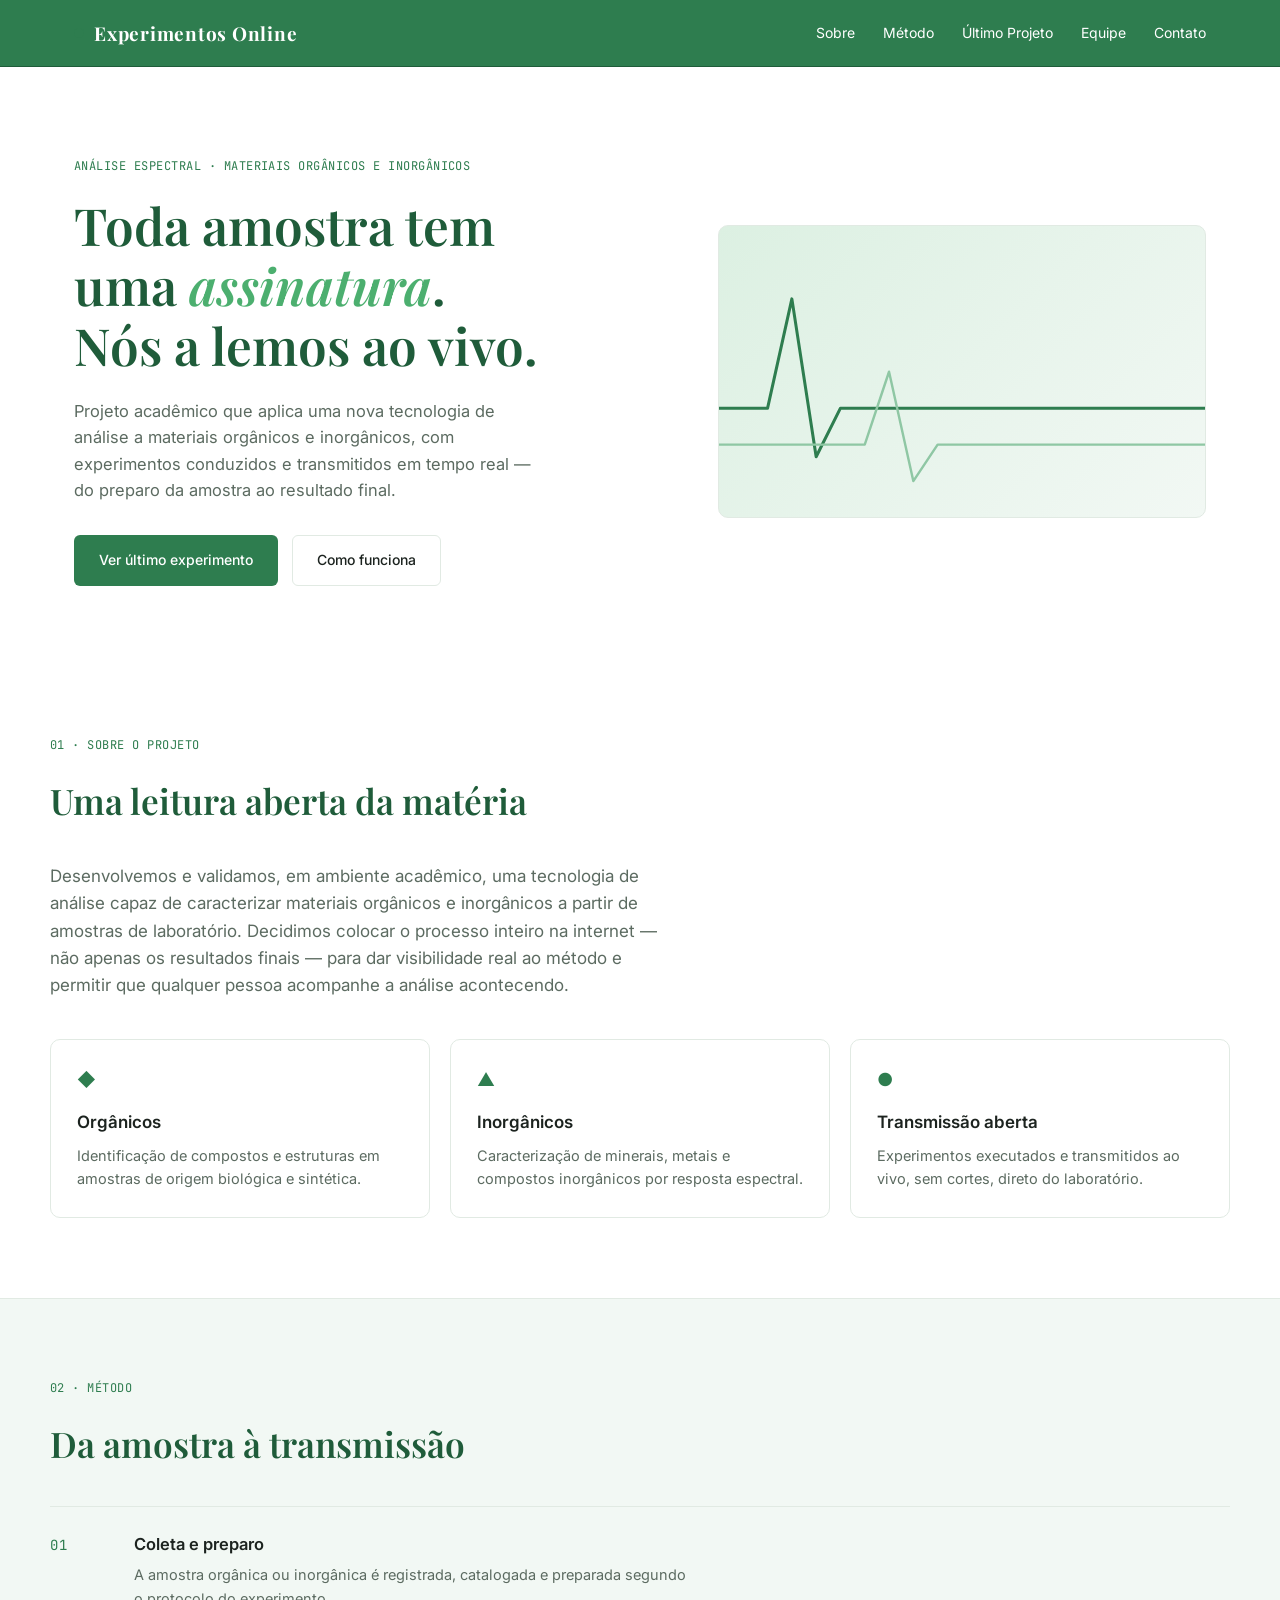
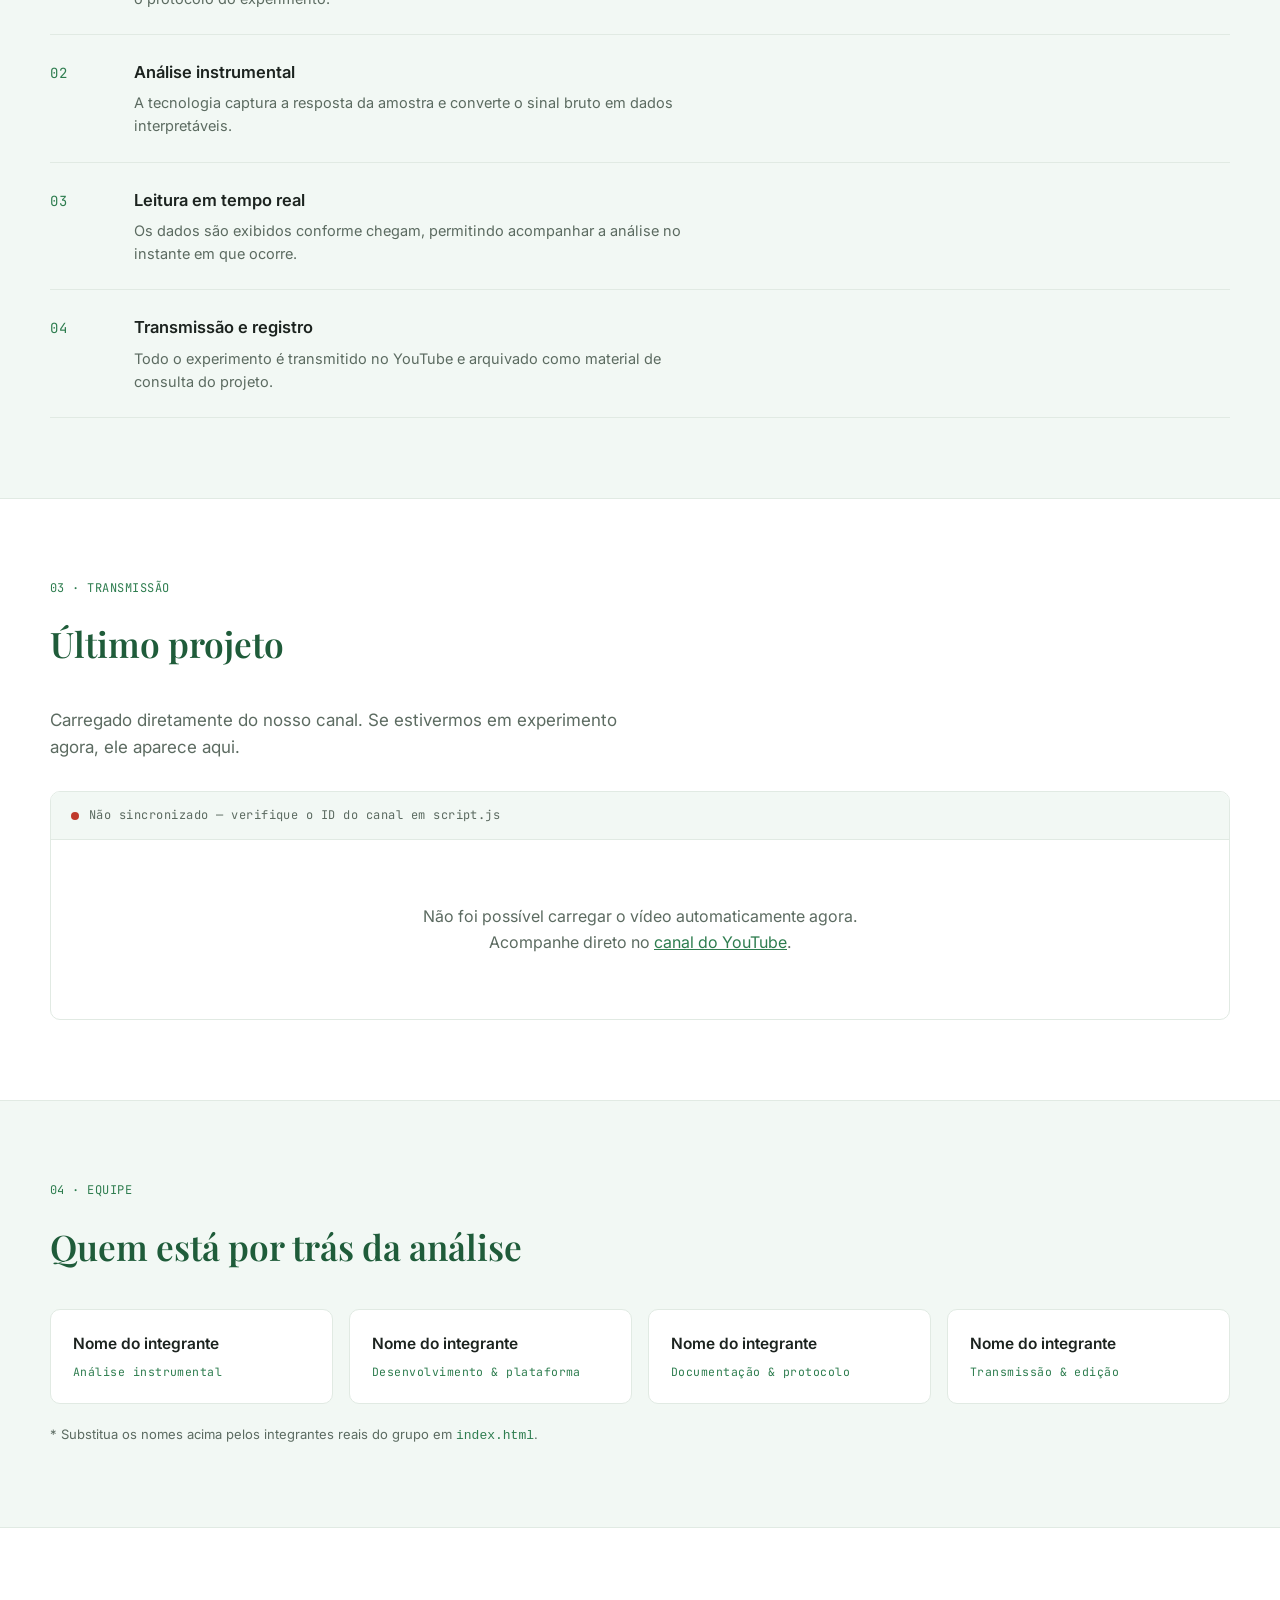
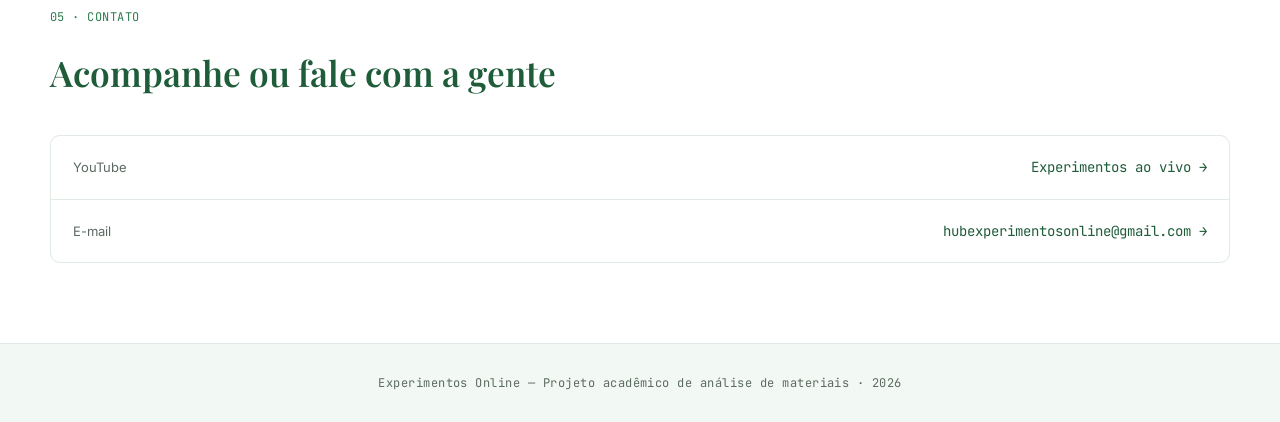
==== index.html @ 32a44d6d "Atualizações e Revisões" ====
<!DOCTYPE html>
<html lang="pt-BR">
<head>
<meta charset="UTF-8">
<meta name="viewport" content="width=device-width, initial-scale=1.0">
<title>Experimentos Online · Análise de Materiais Orgânicos e Inorgânicos</title>
<meta name="description" content="Plataforma de análise de materiais orgânicos e inorgânicos com experimentos transmitidos ao vivo.">
<link rel="preconnect" href="https://fonts.googleapis.com">
<link rel="preconnect" href="https://fonts.gstatic.com" crossorigin>
<link href="https://fonts.googleapis.com/css2?family=Playfair+Display:wght@500;600;700&family=Inter:wght@400;500;600&family=JetBrains+Mono:wght@400;500&display=swap" rel="stylesheet">
<link rel="stylesheet" href="css/style.css">
</head>
<body>

<header class="site-header" id="topo">
  <div class="header-inner">
    <a class="brand" href="#topo">
      <span class="brand-mark" aria-hidden="true"></span>
      <span class="brand-text">Experimentos Online</span>
    </a>
    <nav class="nav" id="nav">
      <a href="#sobre">Sobre</a>
      <a href="#metodo">Método</a>
      <a href="#ultimo-projeto">Último Projeto</a>
      <a href="#equipe">Equipe</a>
      <a href="#contato">Contato</a>
    </nav>
    <button class="nav-toggle" id="navToggle" aria-label="Abrir menu" aria-expanded="false" aria-controls="nav">
      <span></span><span></span><span></span>
    </button>
  </div>
</header>

<main>

  <!-- HERO -->
  <section class="hero">
    <div class="hero-inner">
      <p class="eyebrow mono">ANÁLISE ESPECTRAL · MATERIAIS ORGÂNICOS E INORGÂNICOS</p>
      <h1 class="hero-title">
        Toda amostra tem<br>
        uma <span class="highlight">assinatura</span>.<br>
        Nós a lemos ao vivo.
      </h1>
      <p class="hero-sub">
        Projeto acadêmico que aplica uma nova tecnologia de análise a materiais orgânicos e inorgânicos,
        com experimentos conduzidos e transmitidos em tempo real — do preparo da amostra ao resultado final.
      </p>
      <div class="hero-actions">
        <a href="#ultimo-projeto" class="btn btn-primary">Ver último experimento</a>
        <a href="#metodo" class="btn btn-ghost">Como funciona</a>
      </div>
    </div>

    <div class="hero-visual" aria-hidden="true">
      <svg class="wave-svg" viewBox="0 0 400 240" preserveAspectRatio="none">
        <polyline points="0,150 40,150 60,60 80,190 100,150 400,150"
          fill="none" stroke="#2E7D4F" stroke-width="2.5" stroke-linejoin="round" stroke-linecap="round"/>
        <polyline points="0,180 120,180 140,120 160,210 180,180 400,180"
          fill="none" stroke="#8FC7A4" stroke-width="2" stroke-linejoin="round" stroke-linecap="round"/>
      </svg>
    </div>
  </section>

  <!-- SOBRE -->
  <section class="section" id="sobre">
    <div class="section-inner">
      <p class="eyebrow mono">01 · SOBRE O PROJETO</p>
      <h2 class="section-title">Uma leitura aberta da matéria</h2>
      <div class="about-grid">
        <p class="lead">
          Desenvolvemos e validamos, em ambiente acadêmico, uma tecnologia de análise capaz de
          caracterizar materiais orgânicos e inorgânicos a partir de amostras de laboratório.
          Decidimos colocar o processo inteiro na internet — não apenas os resultados finais — para
          dar visibilidade real ao método e permitir que qualquer pessoa acompanhe a análise
          acontecendo.
        </p>
        <div class="about-cards">
          <div class="about-card">
            <span class="about-card-icon" aria-hidden="true">◆</span>
            <h3>Orgânicos</h3>
            <p>Identificação de compostos e estruturas em amostras de origem biológica e sintética.</p>
          </div>
          <div class="about-card">
            <span class="about-card-icon" aria-hidden="true">▲</span>
            <h3>Inorgânicos</h3>
            <p>Caracterização de minerais, metais e compostos inorgânicos por resposta espectral.</p>
          </div>
          <div class="about-card">
            <span class="about-card-icon" aria-hidden="true">●</span>
            <h3>Transmissão aberta</h3>
            <p>Experimentos executados e transmitidos ao vivo, sem cortes, direto do laboratório.</p>
          </div>
        </div>
      </div>
    </div>
  </section>

  <!-- MÉTODO -->
  <section class="section section-alt" id="metodo">
    <div class="section-inner">
      <p class="eyebrow mono">02 · MÉTODO</p>
      <h2 class="section-title">Da amostra à transmissão</h2>
      <ol class="pipeline">
        <li class="pipeline-step">
          <span class="pipeline-index mono">01</span>
          <div>
            <h3>Coleta e preparo</h3>
            <p>A amostra orgânica ou inorgânica é registrada, catalogada e preparada segundo o protocolo do experimento.</p>
          </div>
        </li>
        <li class="pipeline-step">
          <span class="pipeline-index mono">02</span>
          <div>
            <h3>Análise instrumental</h3>
            <p>A tecnologia captura a resposta da amostra e converte o sinal bruto em dados interpretáveis.</p>
          </div>
        </li>
        <li class="pipeline-step">
          <span class="pipeline-index mono">03</span>
          <div>
            <h3>Leitura em tempo real</h3>
            <p>Os dados são exibidos conforme chegam, permitindo acompanhar a análise no instante em que ocorre.</p>
          </div>
        </li>
        <li class="pipeline-step">
          <span class="pipeline-index mono">04</span>
          <div>
            <h3>Transmissão e registro</h3>
            <p>Todo o experimento é transmitido no YouTube e arquivado como material de consulta do projeto.</p>
          </div>
        </li>
      </ol>
    </div>
  </section>

  <!-- ÚLTIMO PROJETO -->
  <section class="section" id="ultimo-projeto">
    <div class="section-inner">
      <p class="eyebrow mono">03 · TRANSMISSÃO</p>
      <h2 class="section-title">Último projeto</h2>
      <p class="lead lead-tight">
        Carregado diretamente do nosso canal. Se estivermos em experimento agora, ele aparece aqui.
      </p>

      <div class="broadcast-panel" id="ultimoProjeto">
        <div class="broadcast-status mono" id="broadcastStatus">
          <span class="status-dot" aria-hidden="true"></span>
          <span id="statusText">Sincronizando com o canal…</span>
        </div>
        <div class="broadcast-body" id="broadcastBody">
          <div class="broadcast-skeleton" aria-hidden="true"></div>
        </div>
      </div>
    </div>
  </section>

  <!-- EQUIPE -->
  <section class="section section-alt" id="equipe">
    <div class="section-inner">
      <p class="eyebrow mono">04 · EQUIPE</p>
      <h2 class="section-title">Quem está por trás da análise</h2>
      <div class="team-grid">
        <div class="team-card">
          <h3>Nome do integrante</h3>
          <p class="mono team-role">Análise instrumental</p>
        </div>
        <div class="team-card">
          <h3>Nome do integrante</h3>
          <p class="mono team-role">Desenvolvimento &amp; plataforma</p>
        </div>
        <div class="team-card">
          <h3>Nome do integrante</h3>
          <p class="mono team-role">Documentação &amp; protocolo</p>
        </div>
        <div class="team-card">
          <h3>Nome do integrante</h3>
          <p class="mono team-role">Transmissão &amp; edição</p>
        </div>
      </div>
      <p class="team-note">* Substitua os nomes acima pelos integrantes reais do grupo em <code>index.html</code>.</p>
    </div>
  </section>

  <!-- CONTATO -->
  <section class="section" id="contato">
    <div class="section-inner contact-inner">
      <p class="eyebrow mono">05 · CONTATO</p>
      <h2 class="section-title">Acompanhe ou fale com a gente</h2>
      <div class="contact-links">
        <a class="contact-link" href="https://www.youtube.com/@HubExperimentosOnline" target="_blank" rel="noopener">
          <span class="contact-link-label">YouTube</span>
          <span class="contact-link-value">Experimentos ao vivo →</span>
        </a>
        <a class="contact-link" href="mailto:hubexperimentosonline@gmail.com">
          <span class="contact-link-label">E-mail</span>
          <span class="contact-link-value">hubexperimentosonline@gmail.com →</span>
        </a>
      </div>
    </div>
  </section>

</main>

<footer class="site-footer">
  <p class="mono">Experimentos Online — Projeto acadêmico de análise de materiais · <span id="anoAtual"></span></p>
</footer>

<script src="js/script.js"></script>
</body>
</html>
---- css/style.css ----
/* ==========================================================================
   ESPECTRA — tokens de design
   Paleta: fundo branco, verde como cor de identidade, tipografia serifada
   ========================================================================== */
:root {
  --bg: #FFFFFF;
  --bg-soft: #F2F8F4;
  --panel: #FFFFFF;
  --line: #E1EAE3;
  --text: #1C231F;
  --text-muted: #5C6B61;

  --green-900: #1F5C3A;
  --green-700: #2E7D4F;
  --green-500: #4CAF6F;
  --green-100: #DCF0E2;

  --warn: #C97A22;
  --error: #C0392B;

  --font-display: 'Playfair Display', 'Georgia', serif;
  --font-body: 'Inter', sans-serif;
  --font-mono: 'JetBrains Mono', monospace;

  --max-width: 1180px;
  --radius: 10px;
}

*, *::before, *::after { box-sizing: border-box; }
html { scroll-behavior: smooth; }
@media (prefers-reduced-motion: reduce) {
  html { scroll-behavior: auto; }
  *, *::before, *::after { animation-duration: 0.001ms !important; animation-iteration-count: 1 !important; transition-duration: 0.001ms !important; }
}

body {
  margin: 0;
  background: var(--bg);
  color: var(--text);
  font-family: var(--font-body);
  line-height: 1.6;
  -webkit-font-smoothing: antialiased;
}

h1, h2, h3 { font-family: var(--font-display); margin: 0; font-weight: 600; }
p { margin: 0; }
a { color: inherit; text-decoration: none; }
.mono { font-family: var(--font-mono); letter-spacing: 0.04em; }

/* ---------- header ---------- */
.site-header {
  position: sticky;
  top: 0;
  z-index: 50;
  background: var(--green-700);
  border-bottom: 1px solid var(--green-900);
}
.header-inner {
  max-width: var(--max-width);
  margin: 0 auto;
  padding: 18px 24px;
  display: flex;
  align-items: center;
  justify-content: space-between;
}
.brand { display: flex; align-items: center; gap: 10px; }
.brand-mark {
  width: 10px; height: 10px;
  background: var(--green-700);
  border-radius: 50%;
  display: inline-block;
}
.brand-text {
  font-family: var(--font-display);
  font-weight: 700;
  letter-spacing: 0.04em;
  font-size: 19px;
  color: #FFFFFF;
}
.nav { display: flex; gap: 28px; }
.nav a {
  font-size: 14px;
  color: #FFFFFF;
  transition: color 0.2s ease;
}
.nav a:hover, .nav a:focus-visible { color: var(--green-100); }

.nav-toggle {
  display: none;
  flex-direction: column;
  gap: 5px;
  background: none;
  border: none;
  cursor: pointer;
  padding: 6px;
}
.nav-toggle span {
  width: 22px; height: 2px;
  background: #FFFFFF;
  display: block;
}

/* ---------- hero ---------- */
.hero {
  position: relative;
  max-width: var(--max-width);
  margin: 0 auto;
  padding: 90px 24px 70px;
  display: grid;
  grid-template-columns: 1.1fr 0.9fr;
  gap: 48px;
  align-items: center;
}
.hero-inner { max-width: 560px; }
.eyebrow {
  color: var(--green-700);
  font-size: 12px;
  text-transform: uppercase;
  margin-bottom: 18px;
  display: block;
}
.hero-title {
  font-size: clamp(2.1rem, 4.4vw, 3.2rem);
  font-weight: 600;
  line-height: 1.18;
  color: var(--green-900);
}
.hero-title .highlight { color: var(--green-500); font-style: italic; }
.hero-sub {
  margin-top: 22px;
  font-size: 16.5px;
  color: var(--text-muted);
  max-width: 480px;
}
.hero-actions { margin-top: 32px; display: flex; gap: 14px; flex-wrap: wrap; }

.btn {
  display: inline-flex;
  align-items: center;
  padding: 13px 24px;
  border-radius: 6px;
  font-size: 14px;
  font-weight: 500;
  border: 1px solid transparent;
  transition: transform 0.15s ease, border-color 0.15s ease, background 0.15s ease;
}
.btn:hover { transform: translateY(-1px); }
.btn-primary {
  background: var(--green-700);
  color: #FFFFFF;
}
.btn-primary:hover { background: var(--green-900); }
.btn-ghost {
  border-color: var(--line);
  color: var(--text);
  background: #FFFFFF;
}
.btn-ghost:hover { border-color: var(--green-700); color: var(--green-700); }

/* elemento visual do hero — bloco verde suave com traço de vibração */
.hero-visual {
  position: relative;
  border-radius: var(--radius);
  background: linear-gradient(135deg, var(--green-100), var(--bg-soft));
  border: 1px solid var(--line);
  min-height: 280px;
  overflow: hidden;
  display: flex;
  align-items: center;
}
.wave-svg { width: 100%; height: auto; display: block; }

/* ---------- sections ---------- */
.section { padding: 80px 24px; }
.section-alt { background: var(--bg-soft); border-top: 1px solid var(--line); border-bottom: 1px solid var(--line); }
.section-inner { max-width: var(--max-width); margin: 0 auto; }
.section-title {
  font-size: clamp(1.7rem, 2.8vw, 2.2rem);
  font-weight: 600;
  margin-top: 10px;
  margin-bottom: 34px;
  max-width: 620px;
  color: var(--green-900);
}
.lead { font-size: 17px; color: var(--text-muted); max-width: 620px; }
.lead-tight { margin-bottom: 30px; }

/* sobre */
.about-grid { display: grid; gap: 40px; }
.about-cards { display: grid; grid-template-columns: repeat(3, 1fr); gap: 20px; }
.about-card {
  background: #FFFFFF;
  border: 1px solid var(--line);
  border-radius: var(--radius);
  padding: 26px;
}
.about-card-icon { color: var(--green-700); font-size: 18px; }
.about-card h3 { margin: 14px 0 8px; font-size: 17px; color: var(--text); font-family: var(--font-body); font-weight: 600; }
.about-card p { color: var(--text-muted); font-size: 14.5px; }

/* método / pipeline */
.pipeline { list-style: none; margin: 0; padding: 0; display: grid; gap: 0; }
.pipeline-step {
  display: grid;
  grid-template-columns: 64px 1fr;
  gap: 20px;
  padding: 24px 0;
  border-top: 1px solid var(--line);
}
.pipeline-step:last-child { border-bottom: 1px solid var(--line); }
.pipeline-index { color: var(--green-700); font-size: 14px; padding-top: 3px; }
.pipeline-step h3 { font-size: 16.5px; margin-bottom: 6px; color: var(--text); font-family: var(--font-body); font-weight: 600; }
.pipeline-step p { color: var(--text-muted); font-size: 14.5px; max-width: 560px; }

/* último projeto / broadcast */
.broadcast-panel {
  background: #FFFFFF;
  border: 1px solid var(--line);
  border-radius: var(--radius);
  overflow: hidden;
}
.broadcast-status {
  display: flex;
  align-items: center;
  gap: 10px;
  padding: 14px 20px;
  font-size: 12px;
  color: var(--text-muted);
  border-bottom: 1px solid var(--line);
  background: var(--bg-soft);
}
.status-dot {
  width: 8px; height: 8px;
  border-radius: 50%;
  background: var(--text-muted);
}
.status-dot.is-live { background: var(--warn); box-shadow: 0 0 0 0 rgba(201,122,34,0.5); animation: pulse 1.8s infinite; }
.status-dot.is-ok { background: var(--green-700); }
.status-dot.is-error { background: var(--error); }
@keyframes pulse {
  0% { box-shadow: 0 0 0 0 rgba(201,122,34,0.45); }
  70% { box-shadow: 0 0 0 8px rgba(201,122,34,0); }
  100% { box-shadow: 0 0 0 0 rgba(201,122,34,0); }
}

.broadcast-body { padding: 24px; }
.broadcast-skeleton {
  height: 320px;
  border-radius: 8px;
  background: linear-gradient(90deg, var(--bg-soft) 25%, var(--line) 50%, var(--bg-soft) 75%);
  background-size: 400% 100%;
  animation: shimmer 1.6s infinite;
}
@keyframes shimmer {
  0% { background-position: 100% 0; }
  100% { background-position: -100% 0; }
}

.video-wrap {
  position: relative;
  width: 100%;
  padding-top: 56.25%;
  border-radius: 8px;
  overflow: hidden;
  background: #000;
}
.video-wrap iframe {
  position: absolute; inset: 0;
  width: 100%; height: 100%;
  border: 0;
}
.video-meta { margin-top: 18px; display: flex; flex-direction: column; gap: 8px; }
.video-title { font-size: 18px; font-weight: 600; font-family: var(--font-display); color: var(--green-900); }
.video-date { color: var(--text-muted); font-size: 13px; }
.video-fallback {
  padding: 40px 20px;
  text-align: center;
  color: var(--text-muted);
}
.video-fallback a { color: var(--green-700); text-decoration: underline; }

/* equipe */
.team-grid { display: grid; grid-template-columns: repeat(4, 1fr); gap: 16px; }
.team-card {
  background: #FFFFFF;
  border: 1px solid var(--line);
  border-radius: var(--radius);
  padding: 22px;
}
.team-card h3 { font-size: 15.5px; margin-bottom: 6px; color: var(--text); font-family: var(--font-body); font-weight: 600; }
.team-role { color: var(--green-700); font-size: 11.5px; }
.team-note { margin-top: 20px; color: var(--text-muted); font-size: 13px; }
.team-note code { color: var(--green-700); }

/* contato */
.contact-inner { text-align: left; }
.contact-links { display: grid; gap: 1px; background: var(--line); border: 1px solid var(--line); border-radius: var(--radius); overflow: hidden; }
.contact-link {
  display: flex;
  justify-content: space-between;
  align-items: center;
  padding: 20px 22px;
  background: #FFFFFF;
  transition: background 0.15s ease;
}
.contact-link:hover { background: var(--bg-soft); }
.contact-link-label { color: var(--text-muted); font-size: 13px; }
.contact-link-value { font-family: var(--font-mono); font-size: 14px; color: var(--green-900); }

/* footer */
.site-footer {
  padding: 30px 24px;
  text-align: center;
  color: var(--text-muted);
  font-size: 12px;
  border-top: 1px solid var(--line);
  background: var(--bg-soft);
}

/* reveal on scroll */
.section-inner { opacity: 0; transform: translateY(16px); transition: opacity 0.6s ease, transform 0.6s ease; }
.section-inner.is-visible { opacity: 1; transform: translateY(0); }

/* focus visibility */
a:focus-visible, button:focus-visible {
  outline: 2px solid var(--green-700);
  outline-offset: 3px;
}

/* ---------- responsive ---------- */
@media (max-width: 900px) {
  .hero { grid-template-columns: 1fr; }
  .hero-visual { min-height: 200px; }
  .about-cards { grid-template-columns: 1fr; }
  .team-grid { grid-template-columns: repeat(2, 1fr); }
}
@media (max-width: 720px) {
  .nav { position: fixed; top: 61px; left: 0; right: 0; background: var(--green-700); border-bottom: 1px solid var(--green-900); flex-direction: column; padding: 18px 24px; gap: 16px; transform: translateY(-130%); transition: transform 0.25s ease; }
  .nav.is-open { transform: translateY(0); }
  .nav-toggle { display: flex; }
  .hero { padding-top: 70px; }
  .pipeline-step { grid-template-columns: 40px 1fr; }
}
@media (max-width: 520px) {
  .team-grid { grid-template-columns: 1fr; }
}
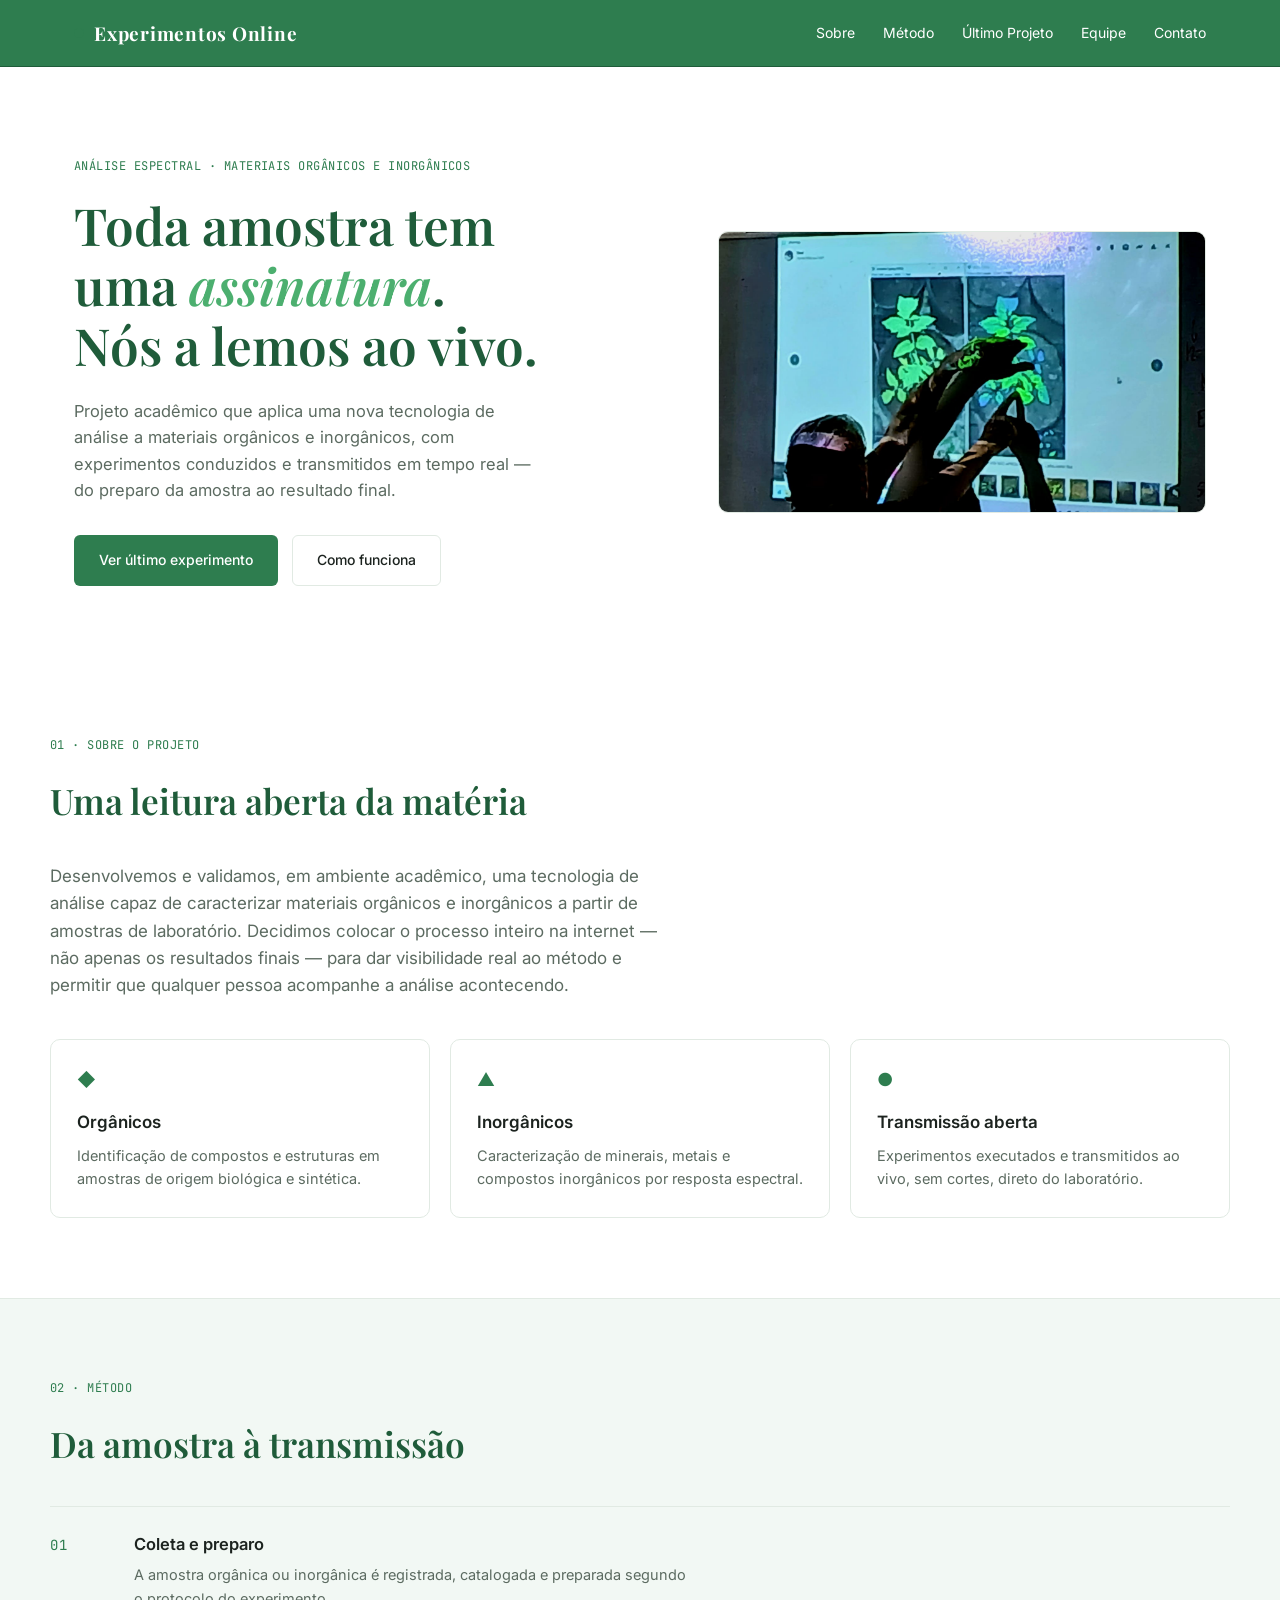
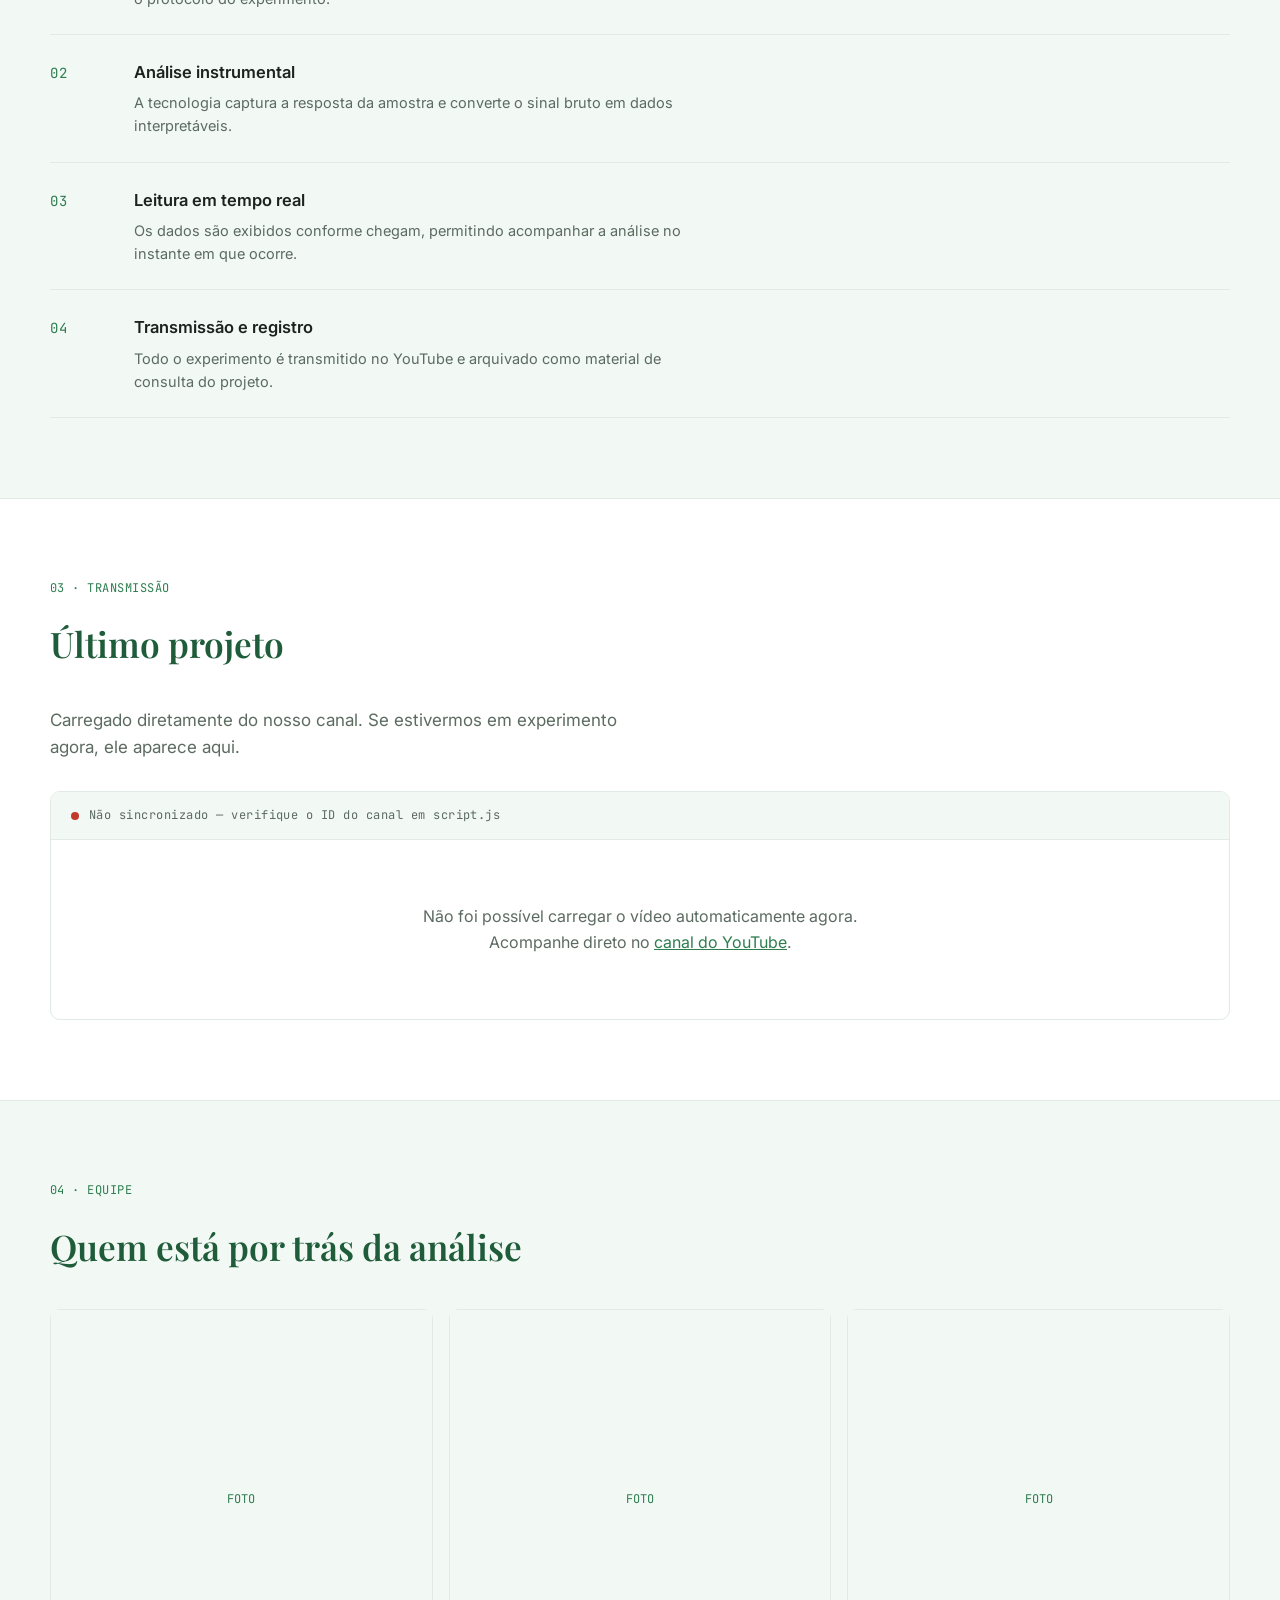
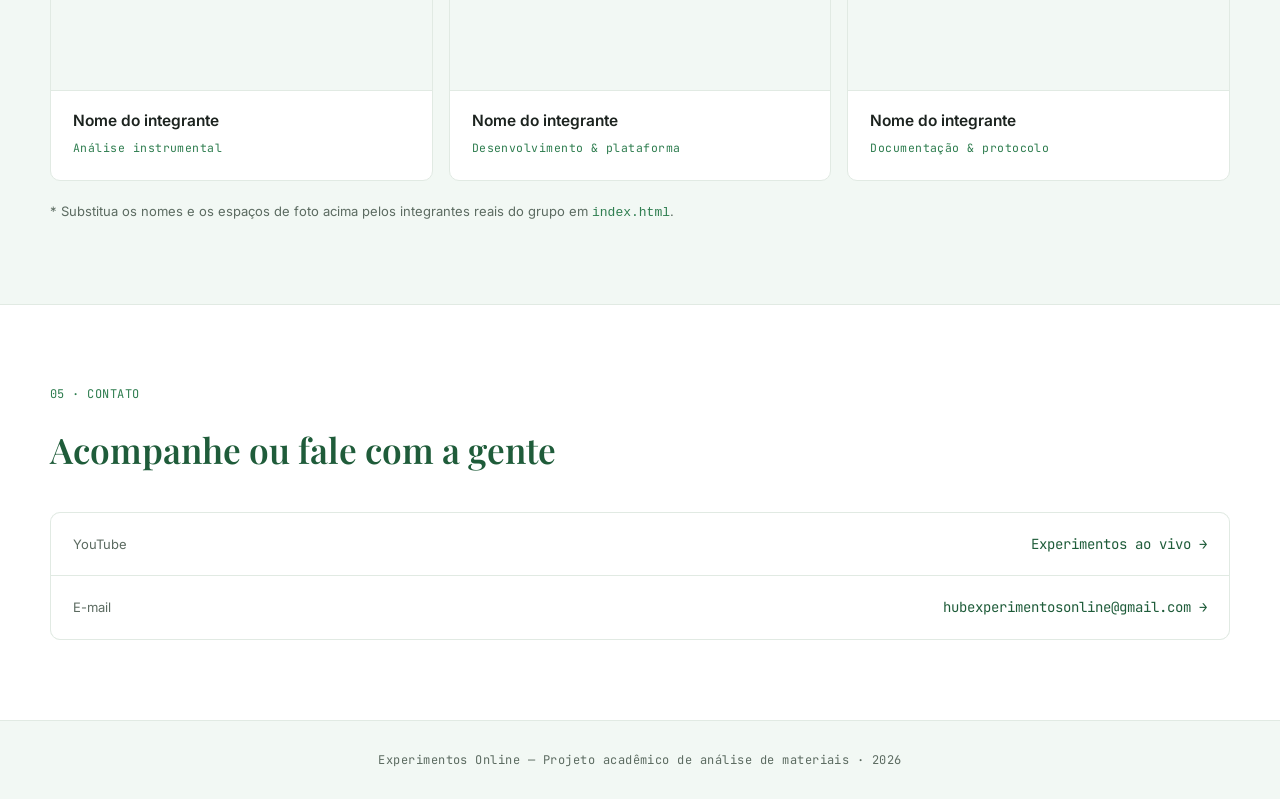
==== commit 785fadfa: "Atualização Fotos" ====
--- a/index.html
+++ b/index.html
@@ -52,13 +52,8 @@
       </div>
     </div>
 
-    <div class="hero-visual" aria-hidden="true">
-      <svg class="wave-svg" viewBox="0 0 400 240" preserveAspectRatio="none">
-        <polyline points="0,150 40,150 60,60 80,190 100,150 400,150"
-          fill="none" stroke="#2E7D4F" stroke-width="2.5" stroke-linejoin="round" stroke-linecap="round"/>
-        <polyline points="0,180 120,180 140,120 160,210 180,180 400,180"
-          fill="none" stroke="#8FC7A4" stroke-width="2" stroke-linejoin="round" stroke-linecap="round"/>
-      </svg>
+    <div class="hero-visual">
+      <img src="assets/experimento.jpeg" alt="Experimento de análise de materiais no laboratório">
     </div>
   </section>
 
@@ -162,23 +157,22 @@
       <h2 class="section-title">Quem está por trás da análise</h2>
       <div class="team-grid">
         <div class="team-card">
+          <div class="team-photo" aria-label="Espaço para foto do integrante">Foto</div>
           <h3>Nome do integrante</h3>
           <p class="mono team-role">Análise instrumental</p>
         </div>
         <div class="team-card">
+          <div class="team-photo" aria-label="Espaço para foto do integrante">Foto</div>
           <h3>Nome do integrante</h3>
           <p class="mono team-role">Desenvolvimento &amp; plataforma</p>
         </div>
         <div class="team-card">
+          <div class="team-photo" aria-label="Espaço para foto do integrante">Foto</div>
           <h3>Nome do integrante</h3>
           <p class="mono team-role">Documentação &amp; protocolo</p>
         </div>
-        <div class="team-card">
-          <h3>Nome do integrante</h3>
-          <p class="mono team-role">Transmissão &amp; edição</p>
-        </div>
-      </div>
-      <p class="team-note">* Substitua os nomes acima pelos integrantes reais do grupo em <code>index.html</code>.</p>
+      </div>
+      <p class="team-note">* Substitua os nomes e os espaços de foto acima pelos integrantes reais do grupo em <code>index.html</code>.</p>
     </div>
   </section>
 
--- a/css/style.css
+++ b/css/style.css
@@ -157,18 +157,16 @@
 }
 .btn-ghost:hover { border-color: var(--green-700); color: var(--green-700); }
 
-/* elemento visual do hero — bloco verde suave com traço de vibração */
+/* imagem principal do experimento */
 .hero-visual {
   position: relative;
   border-radius: var(--radius);
-  background: linear-gradient(135deg, var(--green-100), var(--bg-soft));
   border: 1px solid var(--line);
   min-height: 280px;
   overflow: hidden;
-  display: flex;
-  align-items: center;
-}
-.wave-svg { width: 100%; height: auto; display: block; }
+  background: var(--bg-soft);
+}
+.hero-visual img { width: 100%; height: 100%; min-height: 280px; display: block; object-fit: cover; }
 
 /* ---------- sections ---------- */
 .section { padding: 80px 24px; }
@@ -280,12 +278,24 @@
 .video-fallback a { color: var(--green-700); text-decoration: underline; }
 
 /* equipe */
-.team-grid { display: grid; grid-template-columns: repeat(4, 1fr); gap: 16px; }
+.team-grid { display: grid; grid-template-columns: repeat(3, 1fr); gap: 16px; }
 .team-card {
   background: #FFFFFF;
   border: 1px solid var(--line);
   border-radius: var(--radius);
   padding: 22px;
+}
+.team-photo {
+  aspect-ratio: 1 / 1;
+  margin: -22px -22px 18px;
+  display: grid;
+  place-items: center;
+  background: var(--bg-soft);
+  border-bottom: 1px solid var(--line);
+  color: var(--green-700);
+  font-family: var(--font-mono);
+  font-size: 12px;
+  text-transform: uppercase;
 }
 .team-card h3 { font-size: 15.5px; margin-bottom: 6px; color: var(--text); font-family: var(--font-body); font-weight: 600; }
 .team-role { color: var(--green-700); font-size: 11.5px; }
@@ -332,7 +342,7 @@
   .hero { grid-template-columns: 1fr; }
   .hero-visual { min-height: 200px; }
   .about-cards { grid-template-columns: 1fr; }
-  .team-grid { grid-template-columns: repeat(2, 1fr); }
+  .team-grid { grid-template-columns: repeat(3, 1fr); }
 }
 @media (max-width: 720px) {
   .nav { position: fixed; top: 61px; left: 0; right: 0; background: var(--green-700); border-bottom: 1px solid var(--green-900); flex-direction: column; padding: 18px 24px; gap: 16px; transform: translateY(-130%); transition: transform 0.25s ease; }
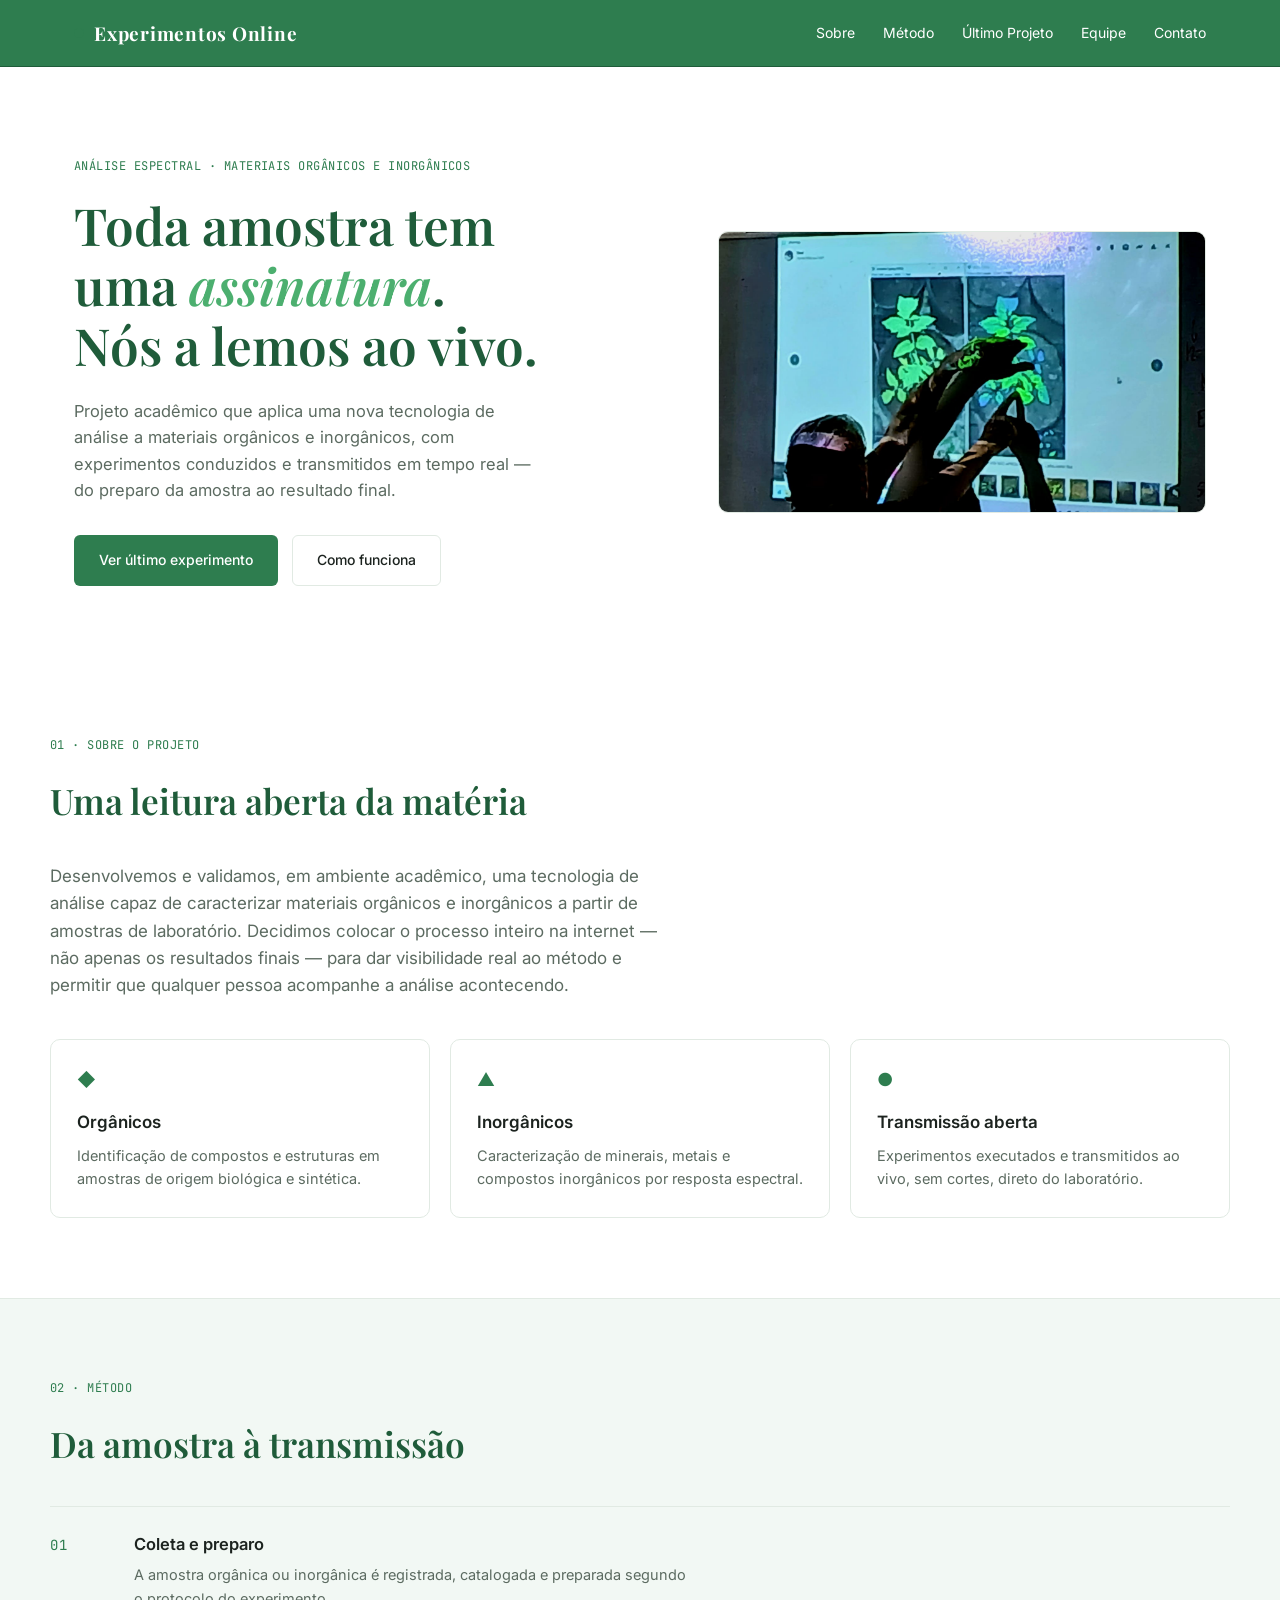
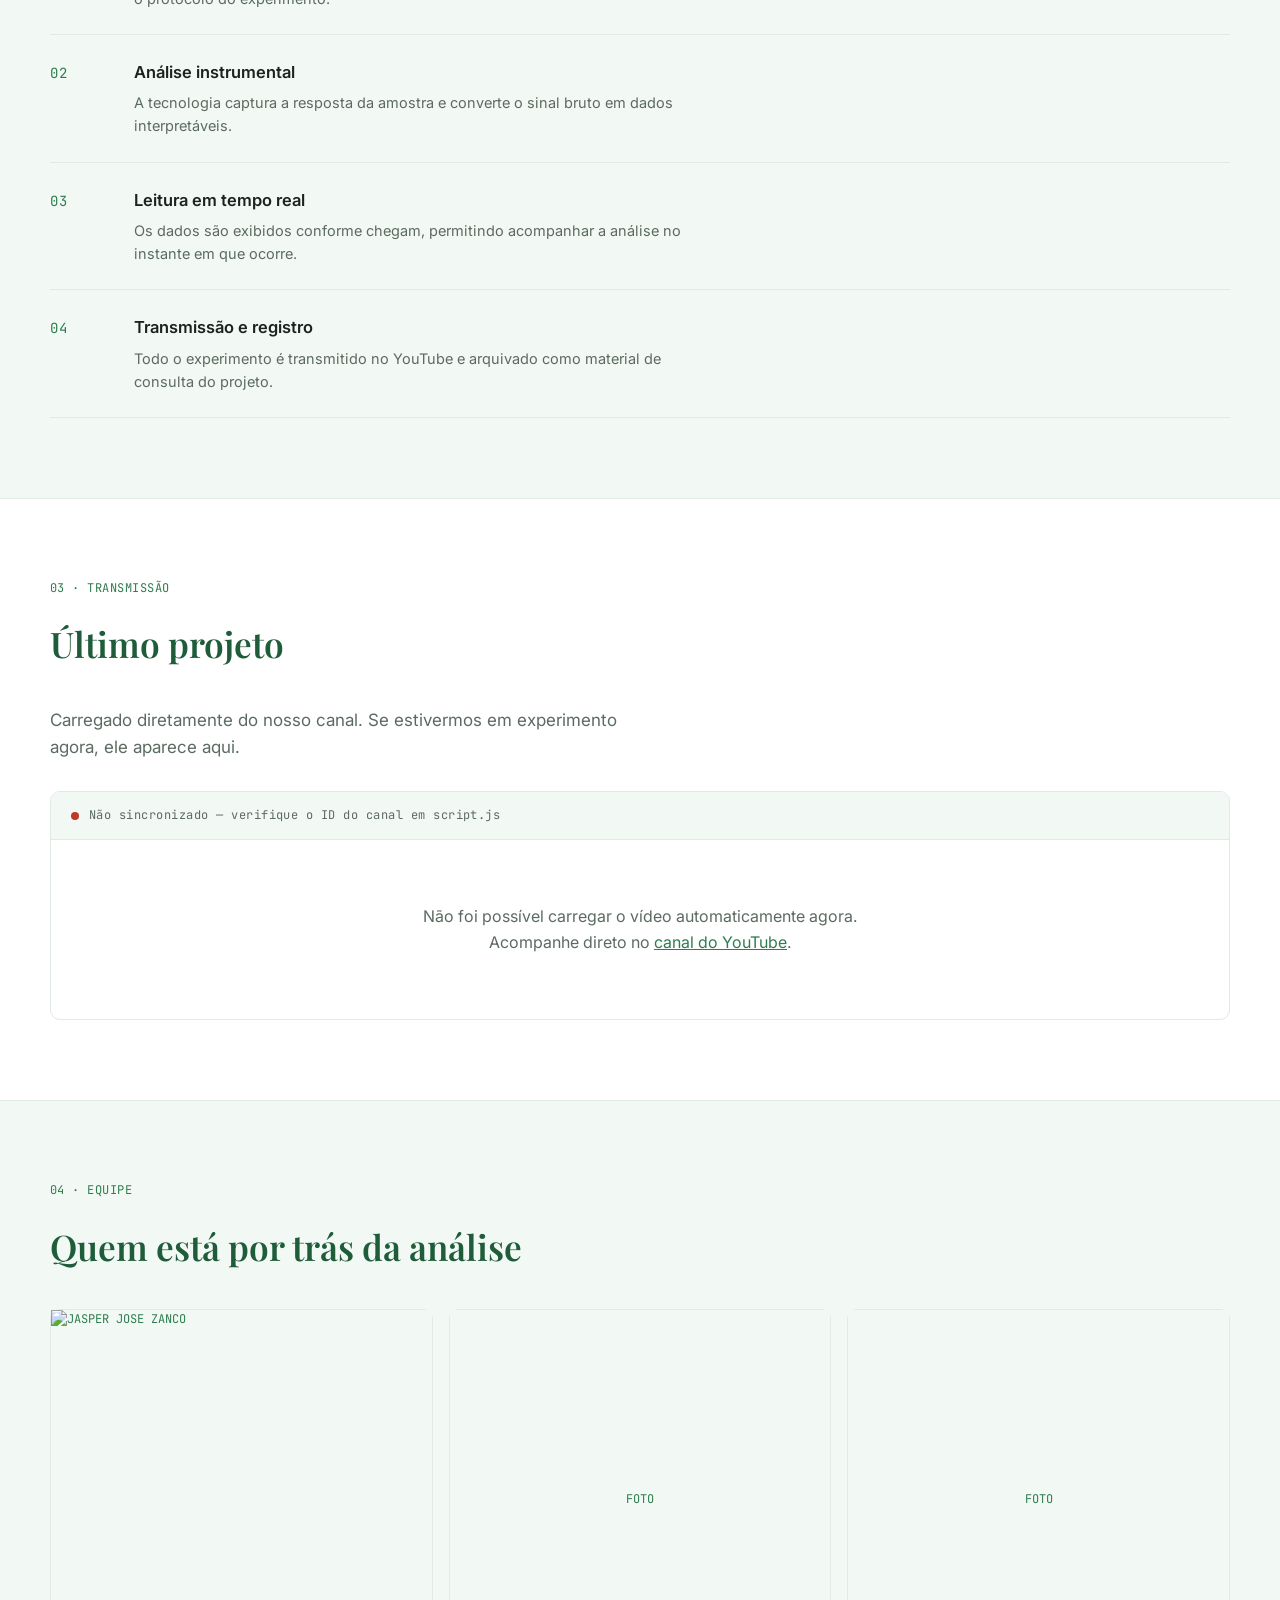
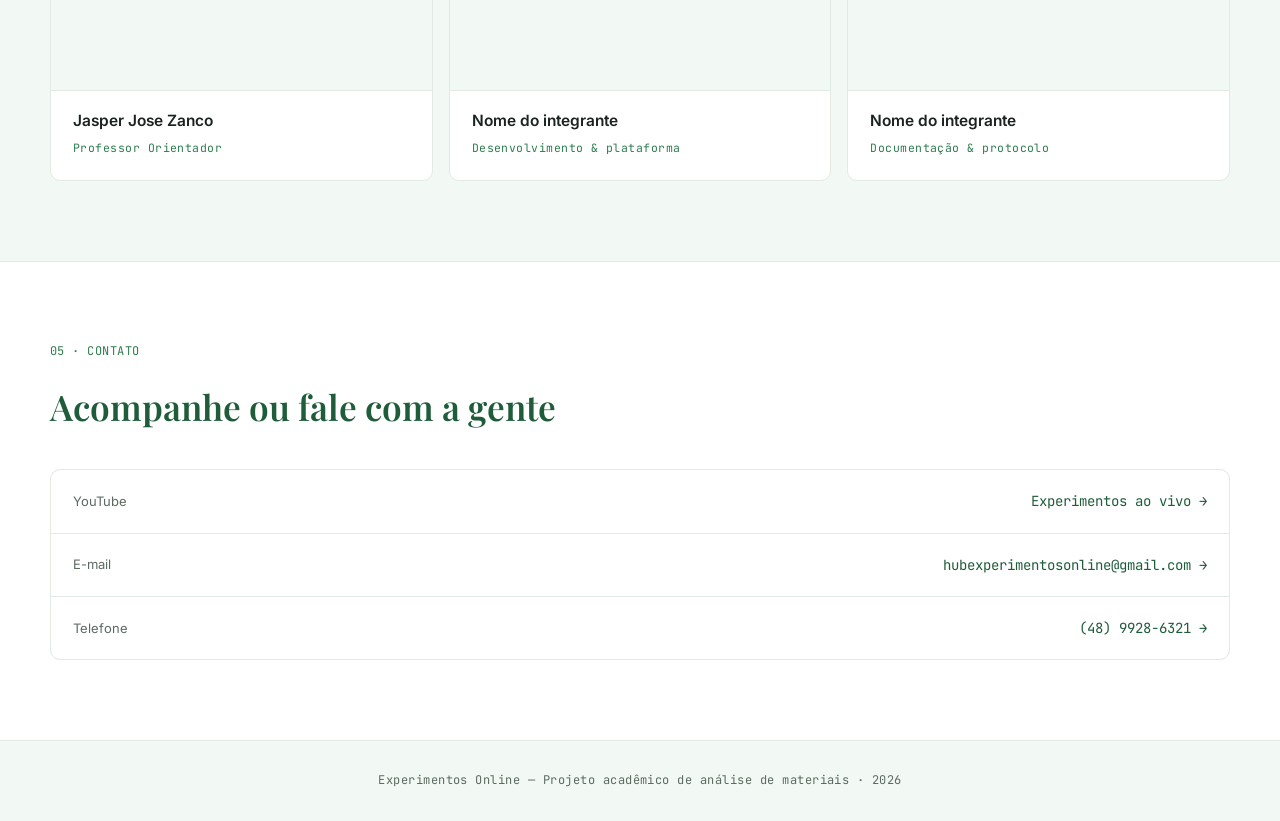
==== commit 689139b5: "Teste Integrantes" ====
--- a/index.html
+++ b/index.html
@@ -157,9 +157,11 @@
       <h2 class="section-title">Quem está por trás da análise</h2>
       <div class="team-grid">
         <div class="team-card">
-          <div class="team-photo" aria-label="Espaço para foto do integrante">Foto</div>
-          <h3>Nome do integrante</h3>
-          <p class="mono team-role">Análise instrumental</p>
+          <div class="team-photo">
+            <img src="https://i1.rgstatic.net/ii/profile.image/365146569494529-1464069134198_Q128/Jasper-Zanco.jpg" alt="Jasper Jose Zanco">
+          </div>
+          <h3>Jasper Jose Zanco</h3>
+          <p class="mono team-role">Professor Orientador</p>
         </div>
         <div class="team-card">
           <div class="team-photo" aria-label="Espaço para foto do integrante">Foto</div>
@@ -172,7 +174,6 @@
           <p class="mono team-role">Documentação &amp; protocolo</p>
         </div>
       </div>
-      <p class="team-note">* Substitua os nomes e os espaços de foto acima pelos integrantes reais do grupo em <code>index.html</code>.</p>
     </div>
   </section>
 
@@ -190,6 +191,10 @@
           <span class="contact-link-label">E-mail</span>
           <span class="contact-link-value">hubexperimentosonline@gmail.com →</span>
         </a>
+        <a class="contact-link" href="tel:+554899286321">
+          <span class="contact-link-label">Telefone</span>
+          <span class="contact-link-value">(48) 9928-6321 →</span>
+        </a>
       </div>
     </div>
   </section>
--- a/css/style.css
+++ b/css/style.css
@@ -297,6 +297,7 @@
   font-size: 12px;
   text-transform: uppercase;
 }
+.team-photo img { width: 100%; height: 100%; object-fit: cover; }
 .team-card h3 { font-size: 15.5px; margin-bottom: 6px; color: var(--text); font-family: var(--font-body); font-weight: 600; }
 .team-role { color: var(--green-700); font-size: 11.5px; }
 .team-note { margin-top: 20px; color: var(--text-muted); font-size: 13px; }
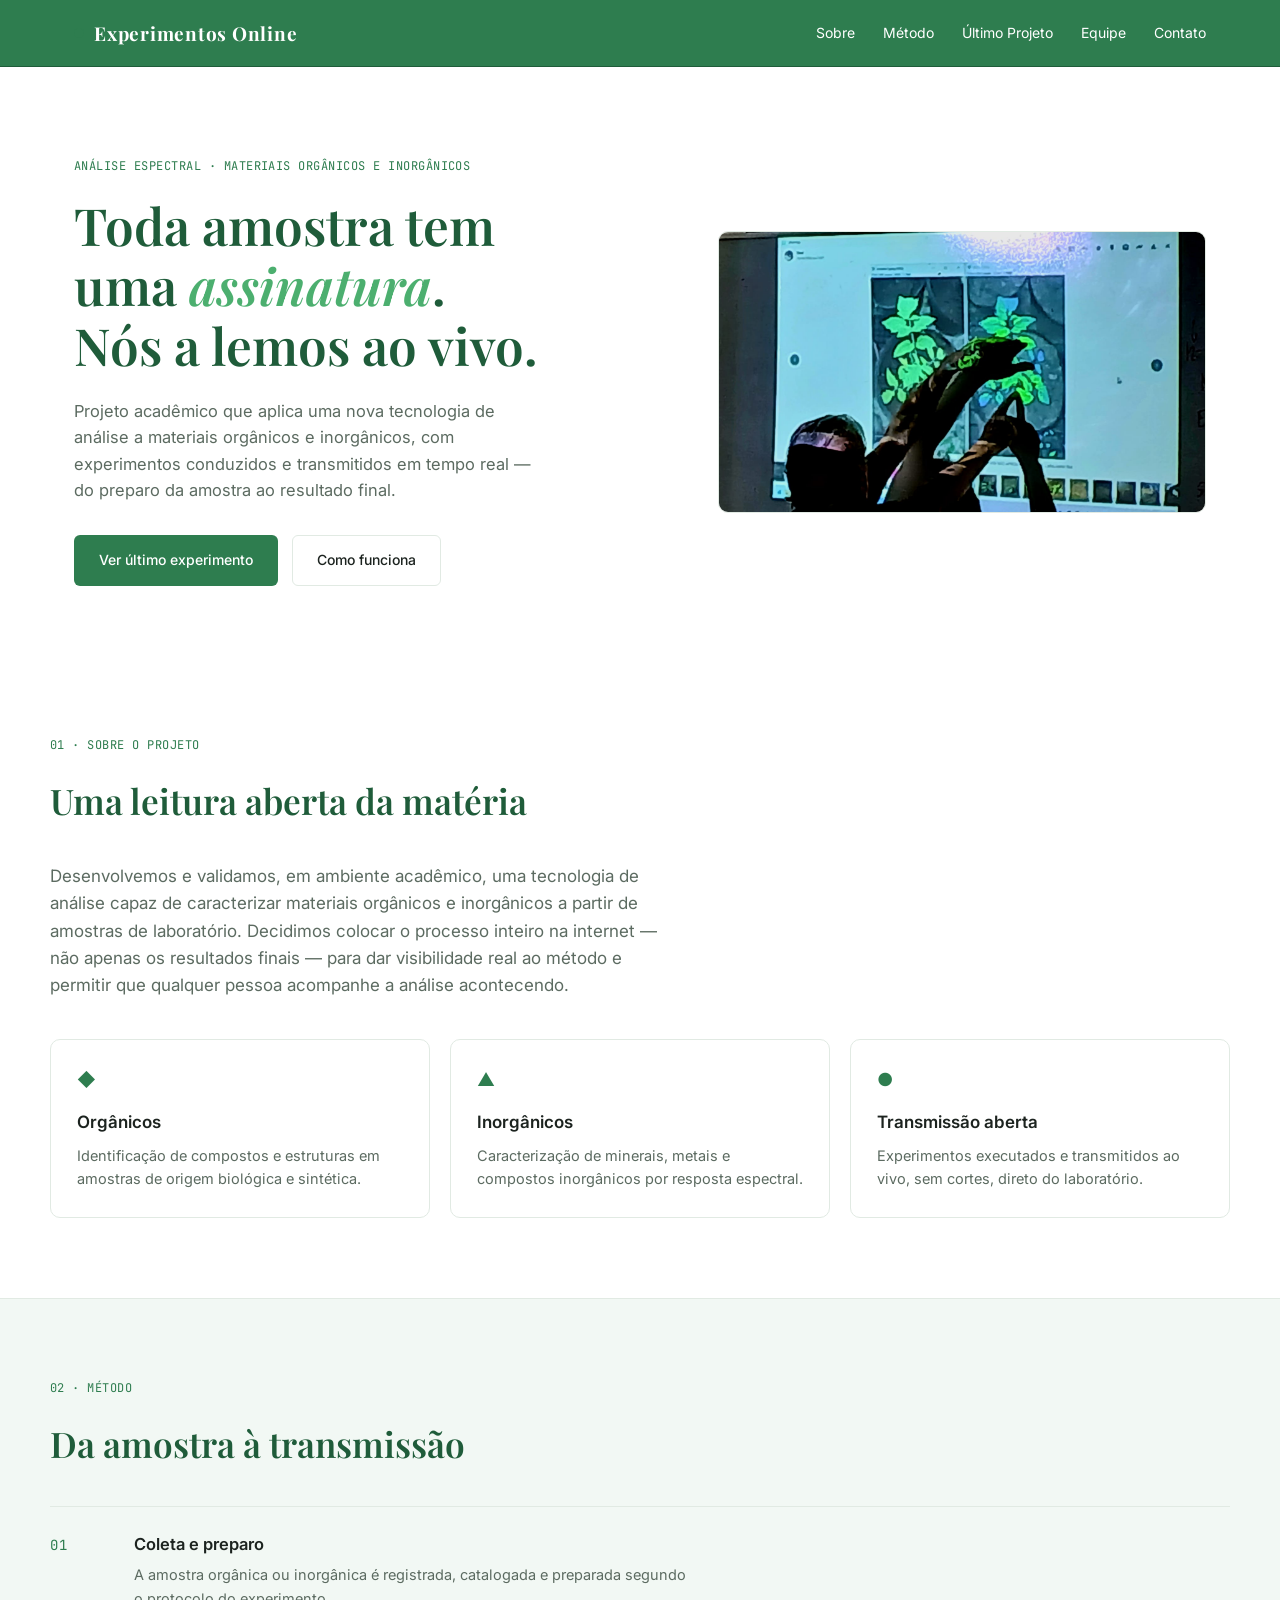
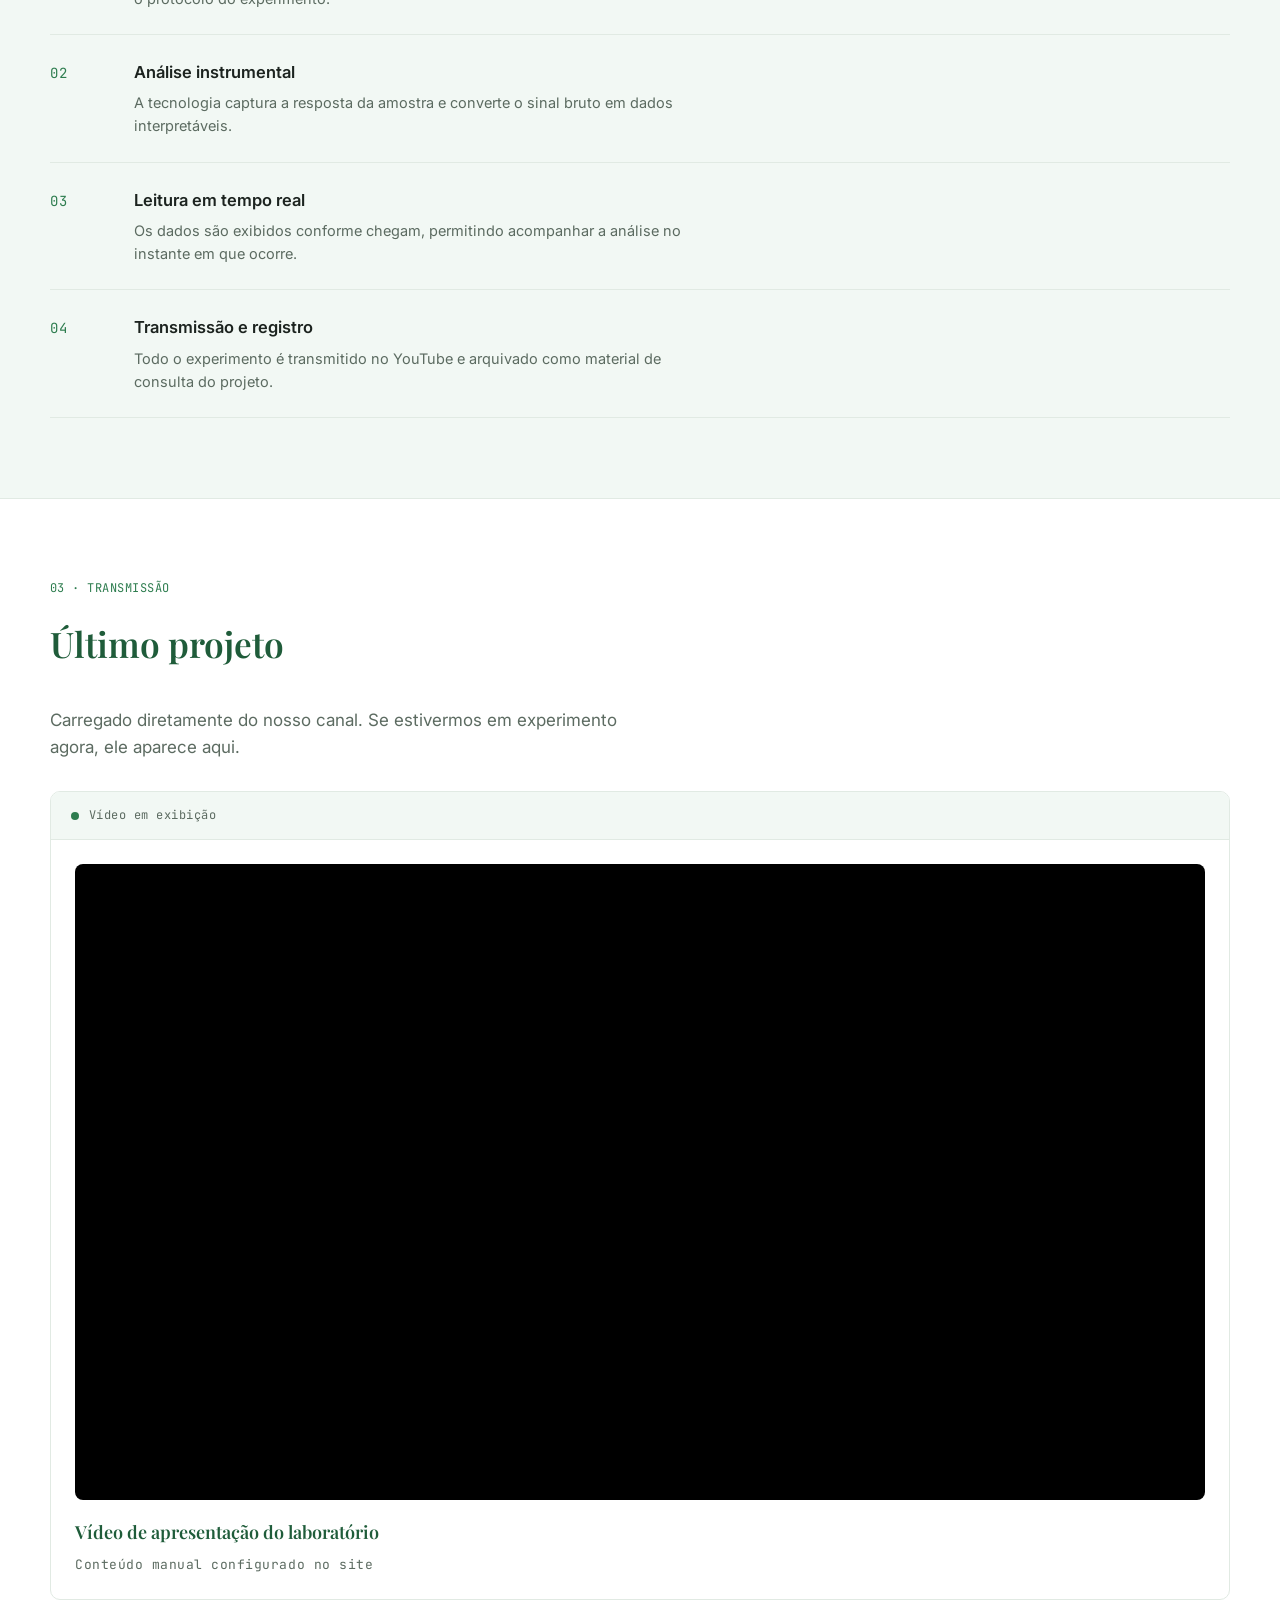
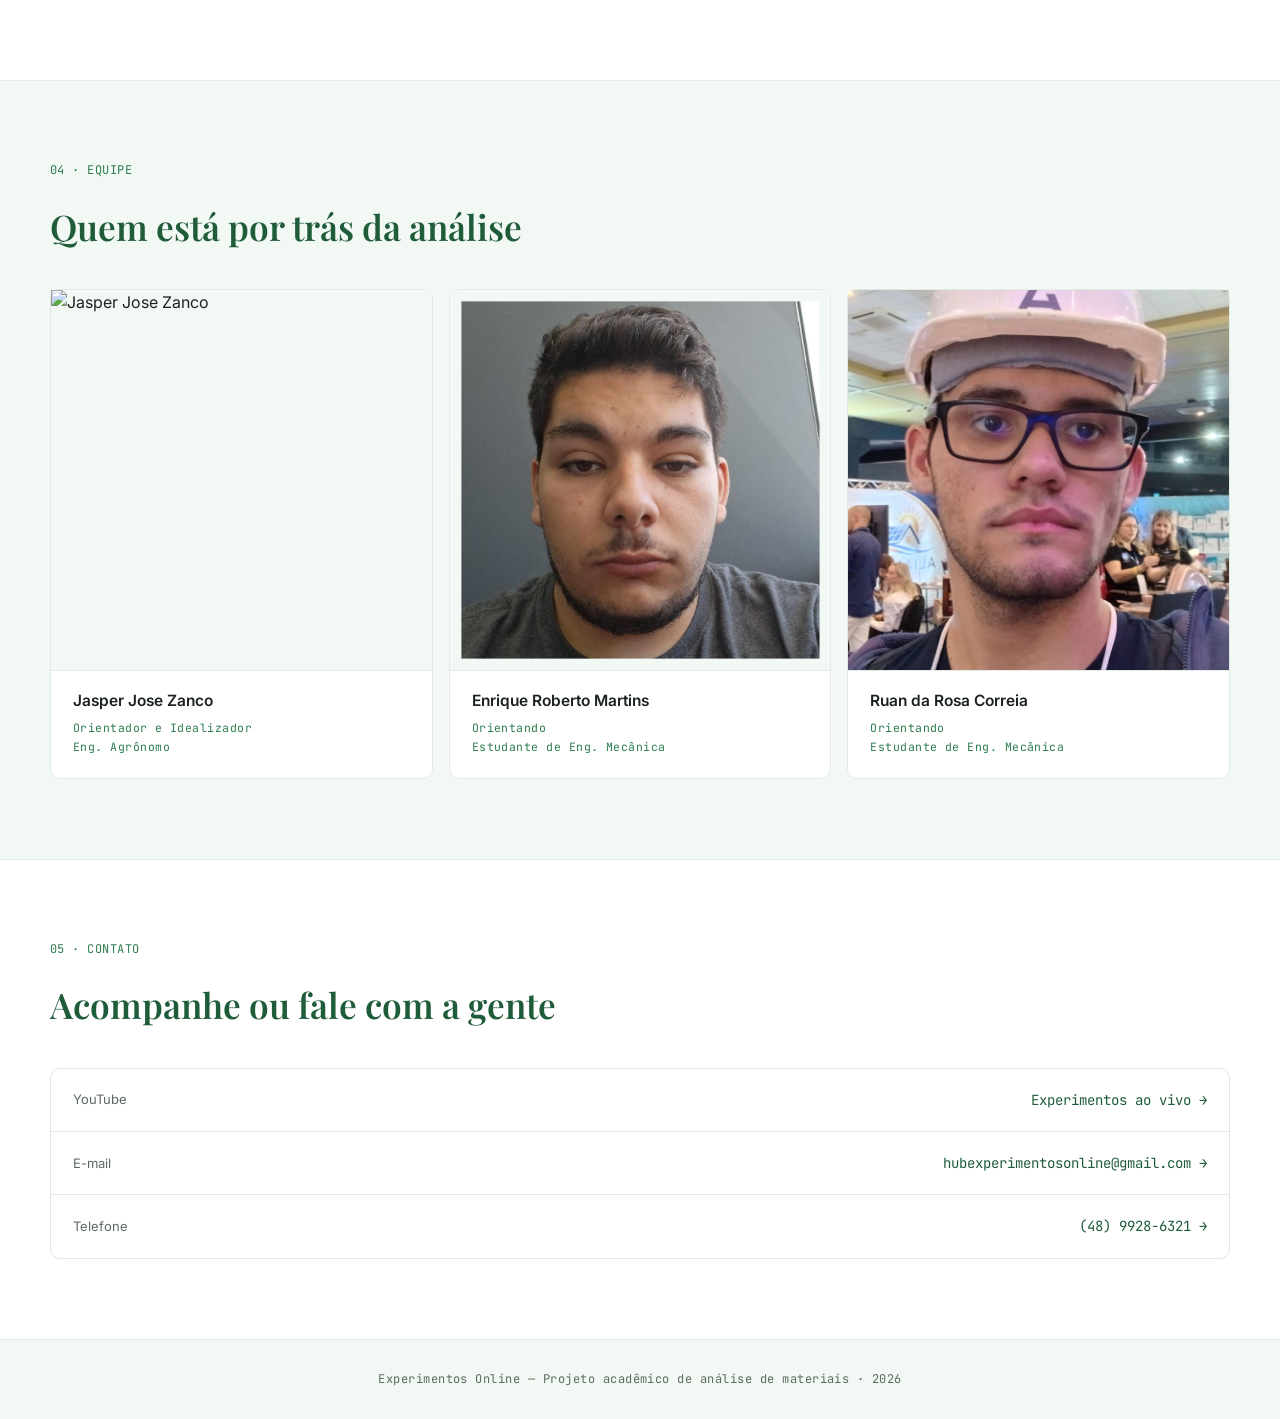
==== commit 1fd33a85: "Integrantes 1" ====
--- a/index.html
+++ b/index.html
@@ -161,17 +161,24 @@
             <img src="https://i1.rgstatic.net/ii/profile.image/365146569494529-1464069134198_Q128/Jasper-Zanco.jpg" alt="Jasper Jose Zanco">
           </div>
           <h3>Jasper Jose Zanco</h3>
-          <p class="mono team-role">Professor Orientador</p>
+          <p class="mono team-role">Orientador e Idealizador</p>
+          <p class="mono team-role">Eng. Agrônomo</p>
+        </div>
+        <div class="team-card enrique-card">
+          <div class="team-photo">
+            <img src="assets/Foto_Enrique.jpeg" alt="Enrique Roberto Martins">
+          </div>
+          <h3>Enrique Roberto Martins</h3>
+          <p class="mono team-role">Orientando</p>
+          <p class="mono team-role">Estudante de Eng. Mecânica</p>
         </div>
         <div class="team-card">
-          <div class="team-photo" aria-label="Espaço para foto do integrante">Foto</div>
-          <h3>Nome do integrante</h3>
-          <p class="mono team-role">Desenvolvimento &amp; plataforma</p>
-        </div>
-        <div class="team-card">
-          <div class="team-photo" aria-label="Espaço para foto do integrante">Foto</div>
-          <h3>Nome do integrante</h3>
-          <p class="mono team-role">Documentação &amp; protocolo</p>
+          <div class="team-photo">
+            <img src="assets/Foto_Ruan.jpeg" alt="Ruan da Rosa Correia">
+          </div>
+          <h3>Ruan da Rosa Correia</h3>
+          <p class="mono team-role">Orientando</p>
+          <p class="mono team-role">Estudante de Eng. Mecânica</p>
         </div>
       </div>
     </div>
--- a/css/style.css
+++ b/css/style.css
@@ -278,26 +278,34 @@
 .video-fallback a { color: var(--green-700); text-decoration: underline; }
 
 /* equipe */
-.team-grid { display: grid; grid-template-columns: repeat(3, 1fr); gap: 16px; }
+.team-grid { display: grid; grid-template-columns: repeat(3, minmax(0, 1fr)); gap: 16px; }
 .team-card {
   background: #FFFFFF;
   border: 1px solid var(--line);
   border-radius: var(--radius);
   padding: 22px;
+  display: flex;
+  flex-direction: column;
 }
 .team-photo {
   aspect-ratio: 1 / 1;
   margin: -22px -22px 18px;
-  display: grid;
-  place-items: center;
+  overflow: hidden;
   background: var(--bg-soft);
   border-bottom: 1px solid var(--line);
-  color: var(--green-700);
-  font-family: var(--font-mono);
-  font-size: 12px;
-  text-transform: uppercase;
-}
-.team-photo img { width: 100%; height: 100%; object-fit: cover; }
+  display: block;
+}
+.team-photo img {
+  width: 100%;
+  height: 100%;
+  display: block;
+  object-fit: cover;
+  object-position: center;
+}
+.enrique-card .team-photo img {
+  transform: scale(0.94);
+  object-position: center 10%;
+}
 .team-card h3 { font-size: 15.5px; margin-bottom: 6px; color: var(--text); font-family: var(--font-body); font-weight: 600; }
 .team-role { color: var(--green-700); font-size: 11.5px; }
 .team-note { margin-top: 20px; color: var(--text-muted); font-size: 13px; }
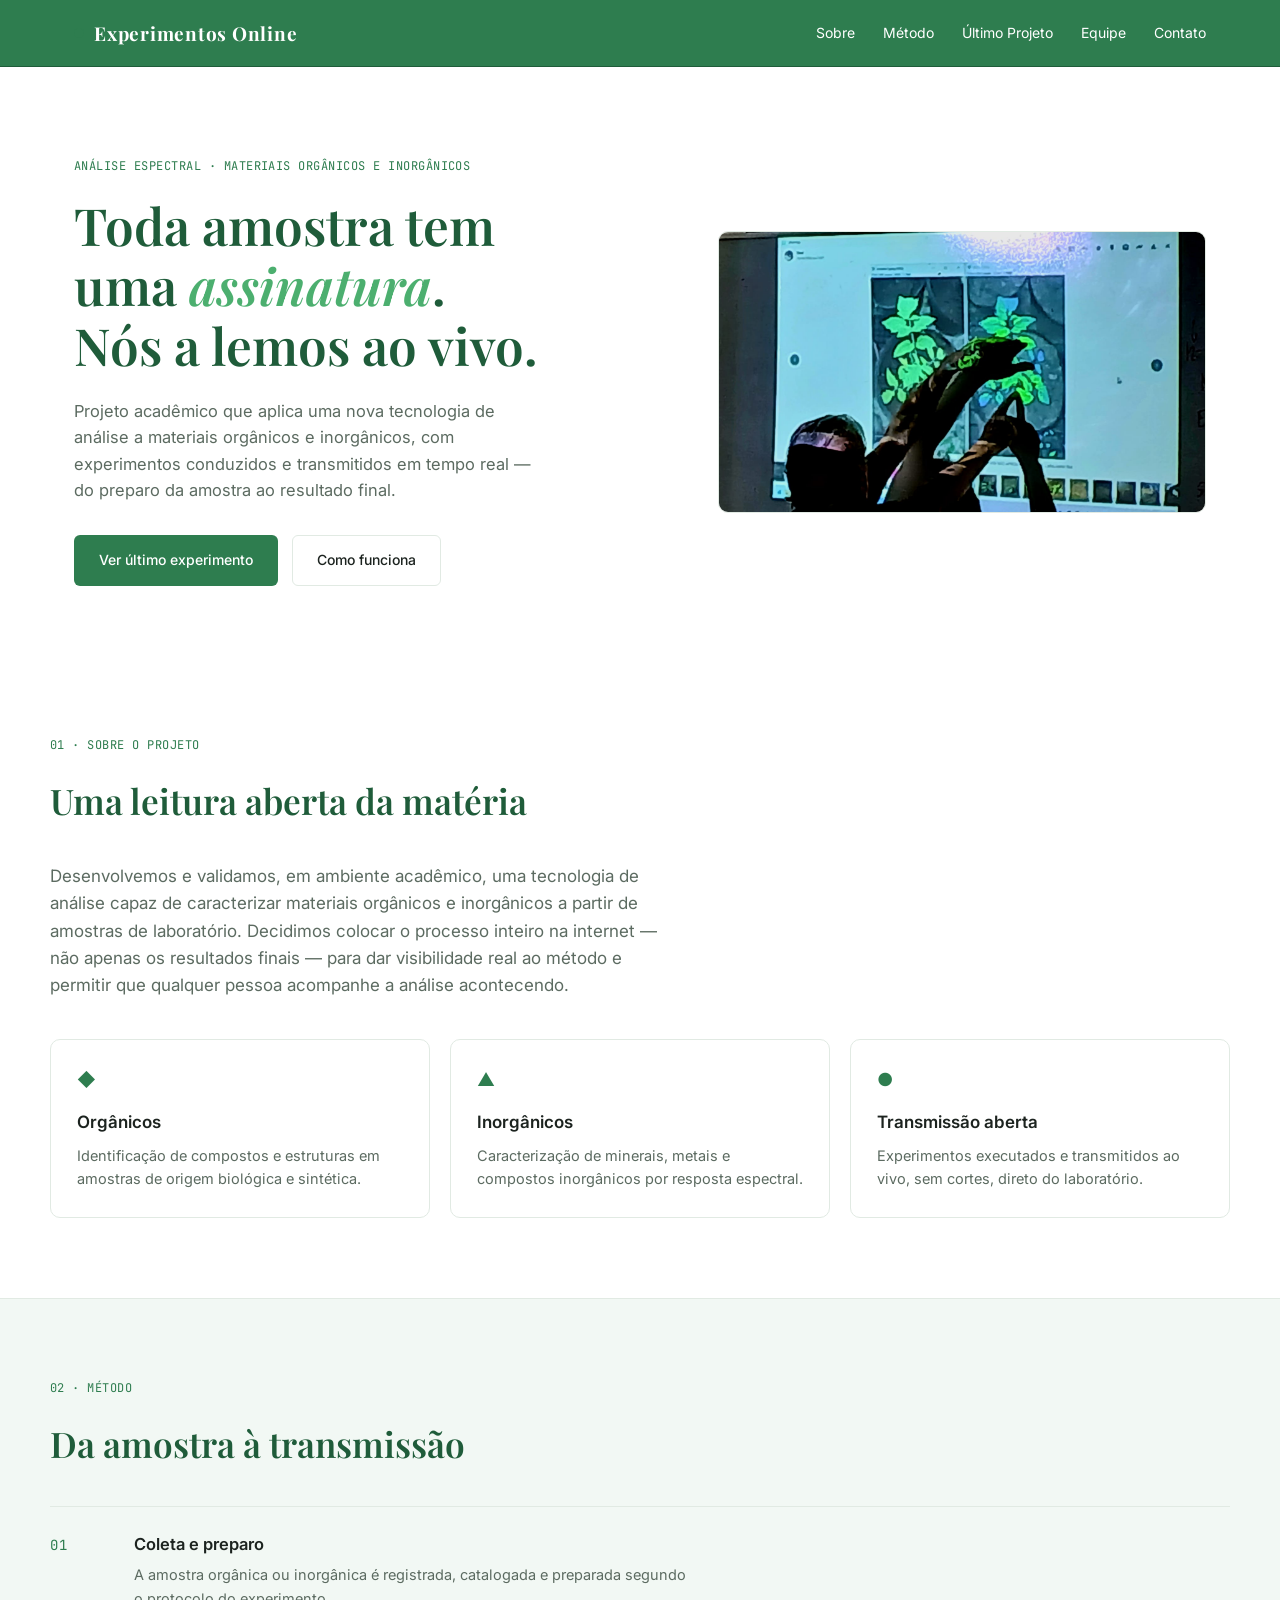
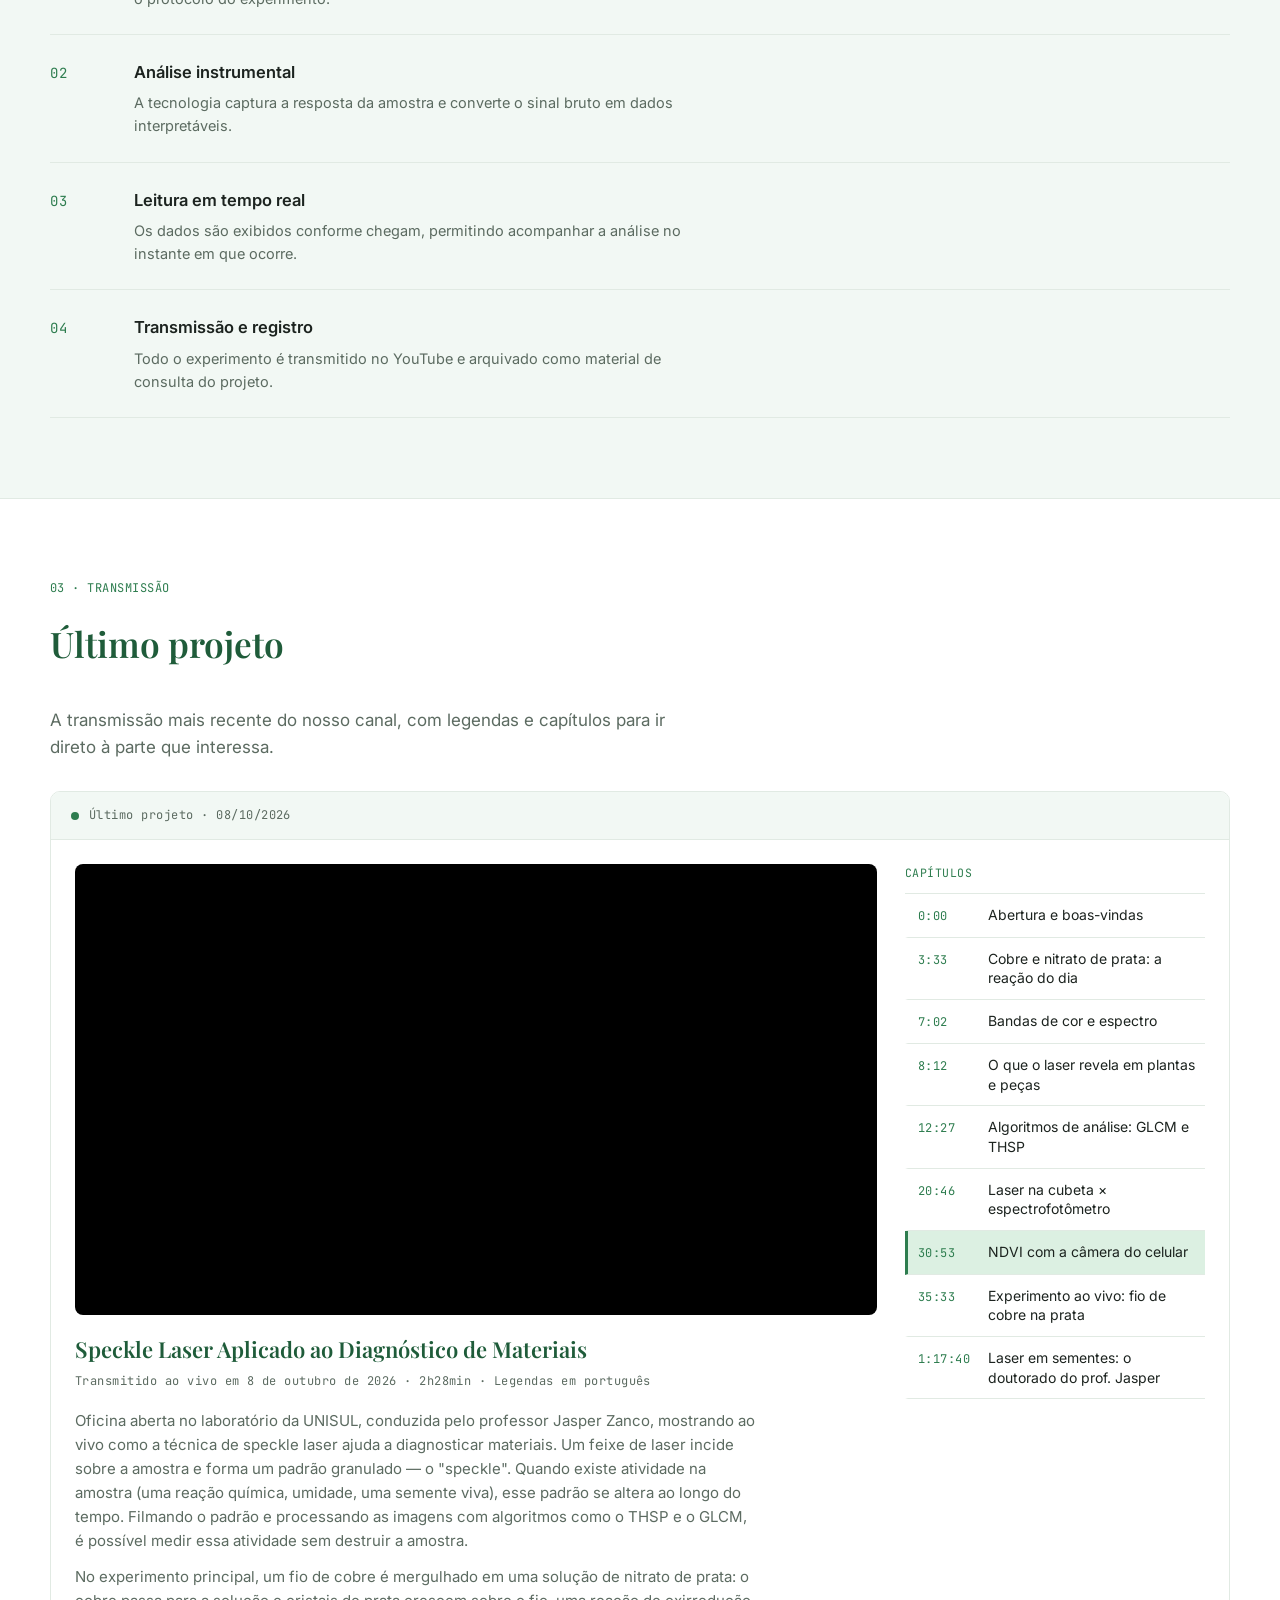
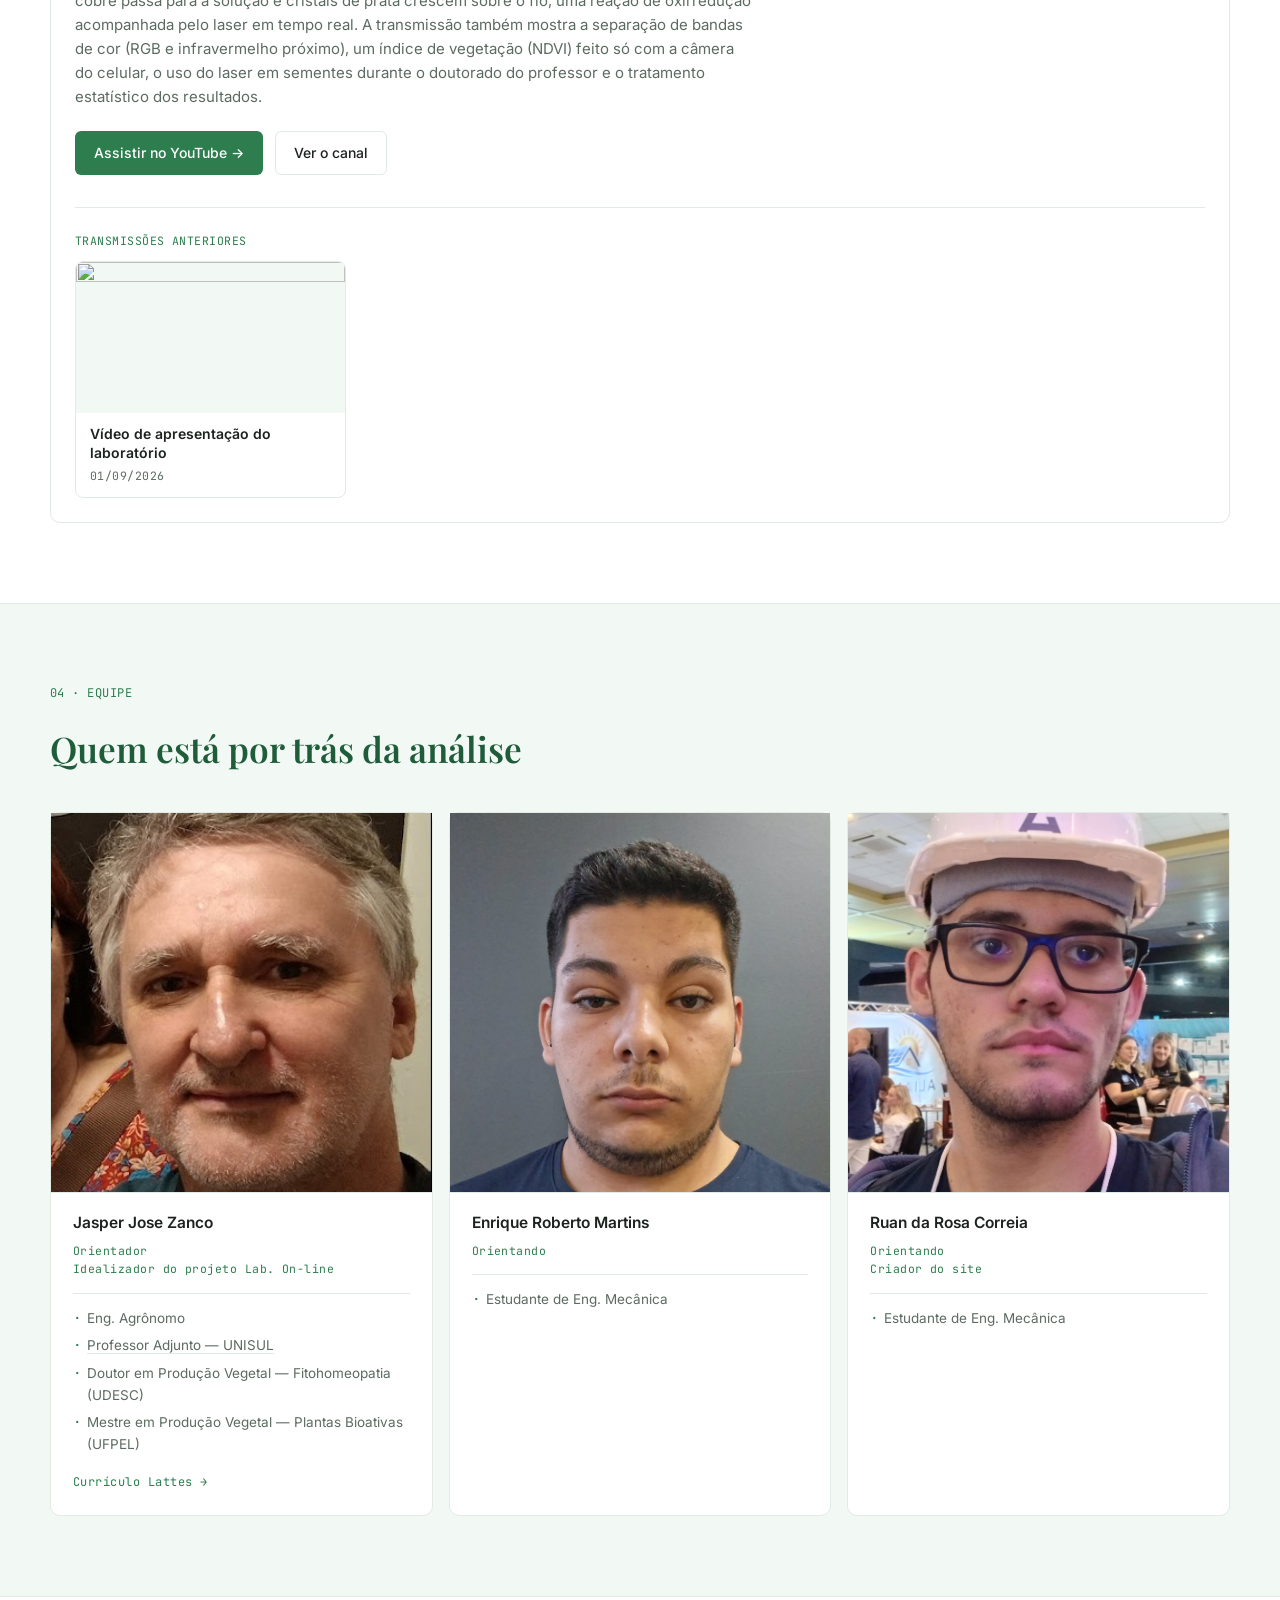
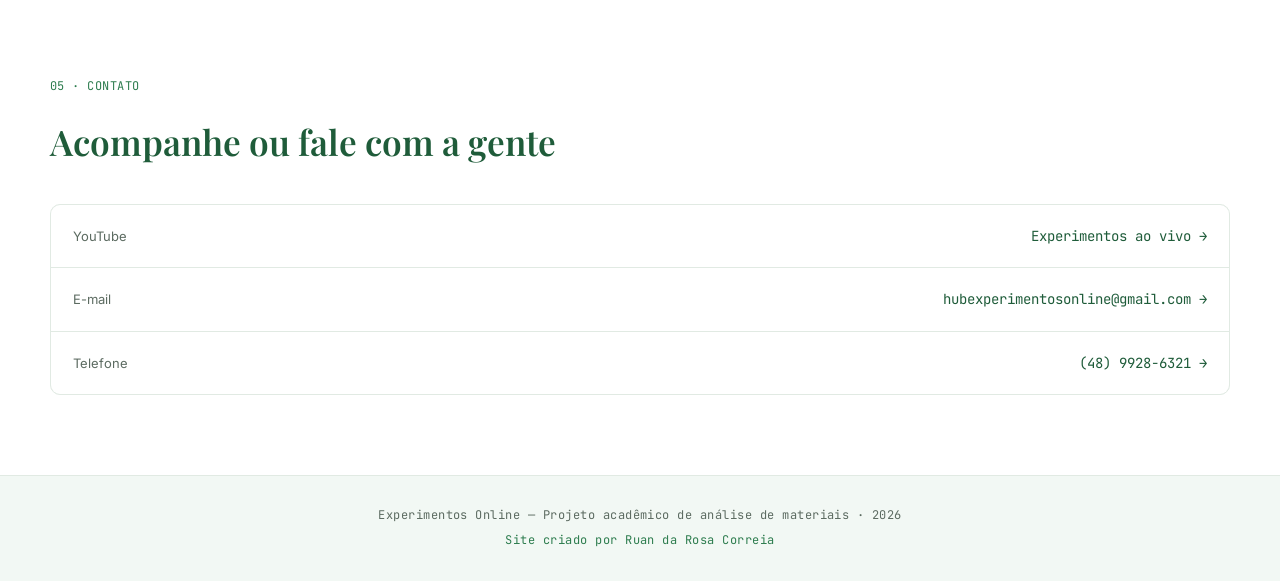
==== commit de09e2fb: "Atualização Geral  - Mudança curriculo - Metod de vizualização de videos" ====
--- a/index.html
+++ b/index.html
@@ -135,8 +135,9 @@
       <p class="eyebrow mono">03 · TRANSMISSÃO</p>
       <h2 class="section-title">Último projeto</h2>
       <p class="lead lead-tight">
-        Carregado diretamente do nosso canal. Se estivermos em experimento agora, ele aparece aqui.
+        A transmissão mais recente do nosso canal, com legendas e capítulos para ir direto à parte que interessa.
       </p>
+      <!-- Os vídeos desta seção vêm de js/videos.js — edite lá. -->
 
       <div class="broadcast-panel" id="ultimoProjeto">
         <div class="broadcast-status mono" id="broadcastStatus">
@@ -155,32 +156,8 @@
     <div class="section-inner">
       <p class="eyebrow mono">04 · EQUIPE</p>
       <h2 class="section-title">Quem está por trás da análise</h2>
-      <div class="team-grid">
-        <div class="team-card">
-          <div class="team-photo">
-            <img src="https://i1.rgstatic.net/ii/profile.image/365146569494529-1464069134198_Q128/Jasper-Zanco.jpg" alt="Jasper Jose Zanco">
-          </div>
-          <h3>Jasper Jose Zanco</h3>
-          <p class="mono team-role">Orientador e Idealizador</p>
-          <p class="mono team-role">Eng. Agrônomo</p>
-        </div>
-        <div class="team-card enrique-card">
-          <div class="team-photo">
-            <img src="assets/Foto_Enrique.jpeg" alt="Enrique Roberto Martins">
-          </div>
-          <h3>Enrique Roberto Martins</h3>
-          <p class="mono team-role">Orientando</p>
-          <p class="mono team-role">Estudante de Eng. Mecânica</p>
-        </div>
-        <div class="team-card">
-          <div class="team-photo">
-            <img src="assets/Foto_Ruan.jpeg" alt="Ruan da Rosa Correia">
-          </div>
-          <h3>Ruan da Rosa Correia</h3>
-          <p class="mono team-role">Orientando</p>
-          <p class="mono team-role">Estudante de Eng. Mecânica</p>
-        </div>
-      </div>
+      <!-- Os cartões da equipe são gerados a partir de js/equipe.js — edite lá. -->
+      <div class="team-grid" id="equipeGrid"></div>
     </div>
   </section>
 
@@ -210,8 +187,11 @@
 
 <footer class="site-footer">
   <p class="mono">Experimentos Online — Projeto acadêmico de análise de materiais · <span id="anoAtual"></span></p>
+  <p class="mono footer-credit">Site criado por Ruan da Rosa Correia</p>
 </footer>
 
+<script src="js/equipe.js"></script>
+<script src="js/videos.js"></script>
 <script src="js/script.js"></script>
 </body>
 </html>
--- a/css/style.css
+++ b/css/style.css
@@ -267,9 +267,114 @@
   width: 100%; height: 100%;
   border: 0;
 }
-.video-meta { margin-top: 18px; display: flex; flex-direction: column; gap: 8px; }
-.video-title { font-size: 18px; font-weight: 600; font-family: var(--font-display); color: var(--green-900); }
-.video-date { color: var(--text-muted); font-size: 13px; }
+.video-poster { position: absolute; inset: 0; display: block; }
+.video-poster img { width: 100%; height: 100%; object-fit: cover; display: block; transition: transform 0.3s ease; }
+.video-poster::after { content: ""; position: absolute; inset: 0; background: linear-gradient(to top, rgba(0,0,0,0.65), rgba(0,0,0,0.05) 55%); }
+.video-poster:hover img { transform: scale(1.02); }
+.video-poster-cta {
+  position: absolute;
+  z-index: 1;
+  left: 20px;
+  bottom: 20px;
+  display: inline-flex;
+  align-items: center;
+  gap: 12px;
+  padding: 10px 18px 10px 10px;
+  border-radius: 999px;
+  background: #FFFFFF;
+  color: var(--green-900);
+  font-size: 14px;
+  font-weight: 600;
+}
+.video-poster-play {
+  width: 34px; height: 34px;
+  border-radius: 50%;
+  background: var(--green-700);
+  position: relative;
+  flex-shrink: 0;
+}
+.video-poster-play::before {
+  content: "";
+  position: absolute;
+  left: 13px; top: 10px;
+  border-left: 11px solid #FFFFFF;
+  border-top: 7px solid transparent;
+  border-bottom: 7px solid transparent;
+}
+.video-poster:hover .video-poster-play { background: var(--green-900); }
+
+.broadcast-layout {
+  display: grid;
+  grid-template-columns: minmax(0, 1fr) 300px;
+  gap: 28px;
+  align-items: start;
+}
+.video-meta { margin-top: 20px; display: flex; flex-direction: column; gap: 8px; }
+.video-title { font-size: 22px; font-weight: 600; font-family: var(--font-display); color: var(--green-900); line-height: 1.3; }
+.video-date { color: var(--text-muted); font-size: 12px; }
+.video-summary { margin-top: 10px; display: grid; gap: 12px; max-width: 680px; }
+.video-summary p { font-size: 15px; color: var(--text-muted); }
+.video-actions { margin-top: 14px; display: flex; gap: 12px; flex-wrap: wrap; }
+
+/* capítulos */
+.chapters-title {
+  font-size: 11.5px;
+  text-transform: uppercase;
+  color: var(--green-700);
+  margin-bottom: 10px;
+}
+.chapters-list {
+  list-style: none;
+  margin: 0;
+  padding: 0;
+  max-height: 520px;
+  overflow-y: auto;
+  border-top: 1px solid var(--line);
+}
+.chapter {
+  width: 100%;
+  display: grid;
+  grid-template-columns: 62px 1fr;
+  gap: 8px;
+  align-items: baseline;
+  padding: 11px 10px;
+  background: none;
+  border: none;
+  border-bottom: 1px solid var(--line);
+  border-left: 3px solid transparent;
+  text-align: left;
+  font: inherit;
+  color: var(--text);
+  cursor: pointer;
+  transition: background 0.15s ease;
+}
+.chapter:hover { background: var(--bg-soft); }
+.chapter.is-active { background: var(--green-100); border-left-color: var(--green-700); }
+.chapter-time { font-size: 12px; color: var(--green-700); }
+.chapter-name { font-size: 14px; line-height: 1.4; }
+
+/* transmissões anteriores */
+.past-videos { margin-top: 32px; padding-top: 24px; border-top: 1px solid var(--line); }
+.past-grid { display: grid; grid-template-columns: repeat(auto-fill, minmax(220px, 1fr)); gap: 16px; }
+.past-card {
+  display: flex;
+  flex-direction: column;
+  padding: 0;
+  background: #FFFFFF;
+  border: 1px solid var(--line);
+  border-radius: 8px;
+  overflow: hidden;
+  font: inherit;
+  text-align: left;
+  color: var(--text);
+  cursor: pointer;
+  transition: border-color 0.15s ease, transform 0.15s ease;
+}
+.past-card:hover { border-color: var(--green-700); transform: translateY(-1px); }
+.past-card img { width: 100%; aspect-ratio: 16 / 9; object-fit: cover; display: block; background: var(--bg-soft); }
+.past-text { display: flex; flex-direction: column; gap: 4px; padding: 12px 14px; }
+.past-title { font-size: 14px; font-weight: 600; line-height: 1.35; }
+.past-date { font-size: 11.5px; color: var(--text-muted); }
 .video-fallback {
   padding: 40px 20px;
   text-align: center;
@@ -302,12 +407,30 @@
   object-fit: cover;
   object-position: center;
 }
-.enrique-card .team-photo img {
-  transform: scale(0.94);
-  object-position: center 10%;
-}
 .team-card h3 { font-size: 15.5px; margin-bottom: 6px; color: var(--text); font-family: var(--font-body); font-weight: 600; }
 .team-role { color: var(--green-700); font-size: 11.5px; }
+.team-cv {
+  list-style: none;
+  margin: 14px 0 0;
+  padding: 14px 0 0;
+  border-top: 1px solid var(--line);
+  display: grid;
+  gap: 6px;
+  font-size: 13.5px;
+  color: var(--text-muted);
+}
+.team-cv li { padding-left: 14px; position: relative; }
+.team-cv li::before { content: "·"; position: absolute; left: 2px; color: var(--green-700); font-weight: 700; }
+.team-cv a { color: var(--text-muted); text-decoration: underline; text-decoration-color: var(--line); text-underline-offset: 3px; }
+.team-cv a:hover { color: var(--green-700); text-decoration-color: currentColor; }
+.team-lattes {
+  margin-top: auto;
+  align-self: flex-start;
+  padding-top: 18px;
+  font-size: 12px;
+  color: var(--green-700);
+}
+.team-lattes:hover { color: var(--green-900); text-decoration: underline; }
 .team-note { margin-top: 20px; color: var(--text-muted); font-size: 13px; }
 .team-note code { color: var(--green-700); }
 
@@ -335,12 +458,15 @@
   border-top: 1px solid var(--line);
   background: var(--bg-soft);
 }
+.footer-credit { margin-top: 6px; color: var(--green-700); }
 
 /* reveal on scroll */
 .section-inner { opacity: 0; transform: translateY(16px); transition: opacity 0.6s ease, transform 0.6s ease; }
 .section-inner.is-visible { opacity: 1; transform: translateY(0); }
 
 /* focus visibility */
+.broadcast-body .btn { padding: 10px 18px; }
+
 a:focus-visible, button:focus-visible {
   outline: 2px solid var(--green-700);
   outline-offset: 3px;
@@ -351,7 +477,8 @@
   .hero { grid-template-columns: 1fr; }
   .hero-visual { min-height: 200px; }
   .about-cards { grid-template-columns: 1fr; }
-  .team-grid { grid-template-columns: repeat(3, 1fr); }
+  .broadcast-layout { grid-template-columns: 1fr; }
+  .chapters-list { max-height: none; }
 }
 @media (max-width: 720px) {
   .nav { position: fixed; top: 61px; left: 0; right: 0; background: var(--green-700); border-bottom: 1px solid var(--green-900); flex-direction: column; padding: 18px 24px; gap: 16px; transform: translateY(-130%); transition: transform 0.25s ease; }
@@ -360,6 +487,11 @@
   .hero { padding-top: 70px; }
   .pipeline-step { grid-template-columns: 40px 1fr; }
 }
-@media (max-width: 520px) {
-  .team-grid { grid-template-columns: 1fr; }
-}
+@media (max-width: 760px) {
+  .team-grid { grid-template-columns: 1fr; max-width: 380px; }
+  .broadcast-body { padding: 16px; }
+  .video-title { font-size: 19px; }
+  .video-poster-cta { left: 10px; bottom: 10px; gap: 8px; padding: 6px 12px 6px 6px; font-size: 12px; }
+  .video-poster-play { width: 26px; height: 26px; }
+  .video-poster-play::before { left: 10px; top: 7px; border-left-width: 9px; border-top-width: 6px; border-bottom-width: 6px; }
+}
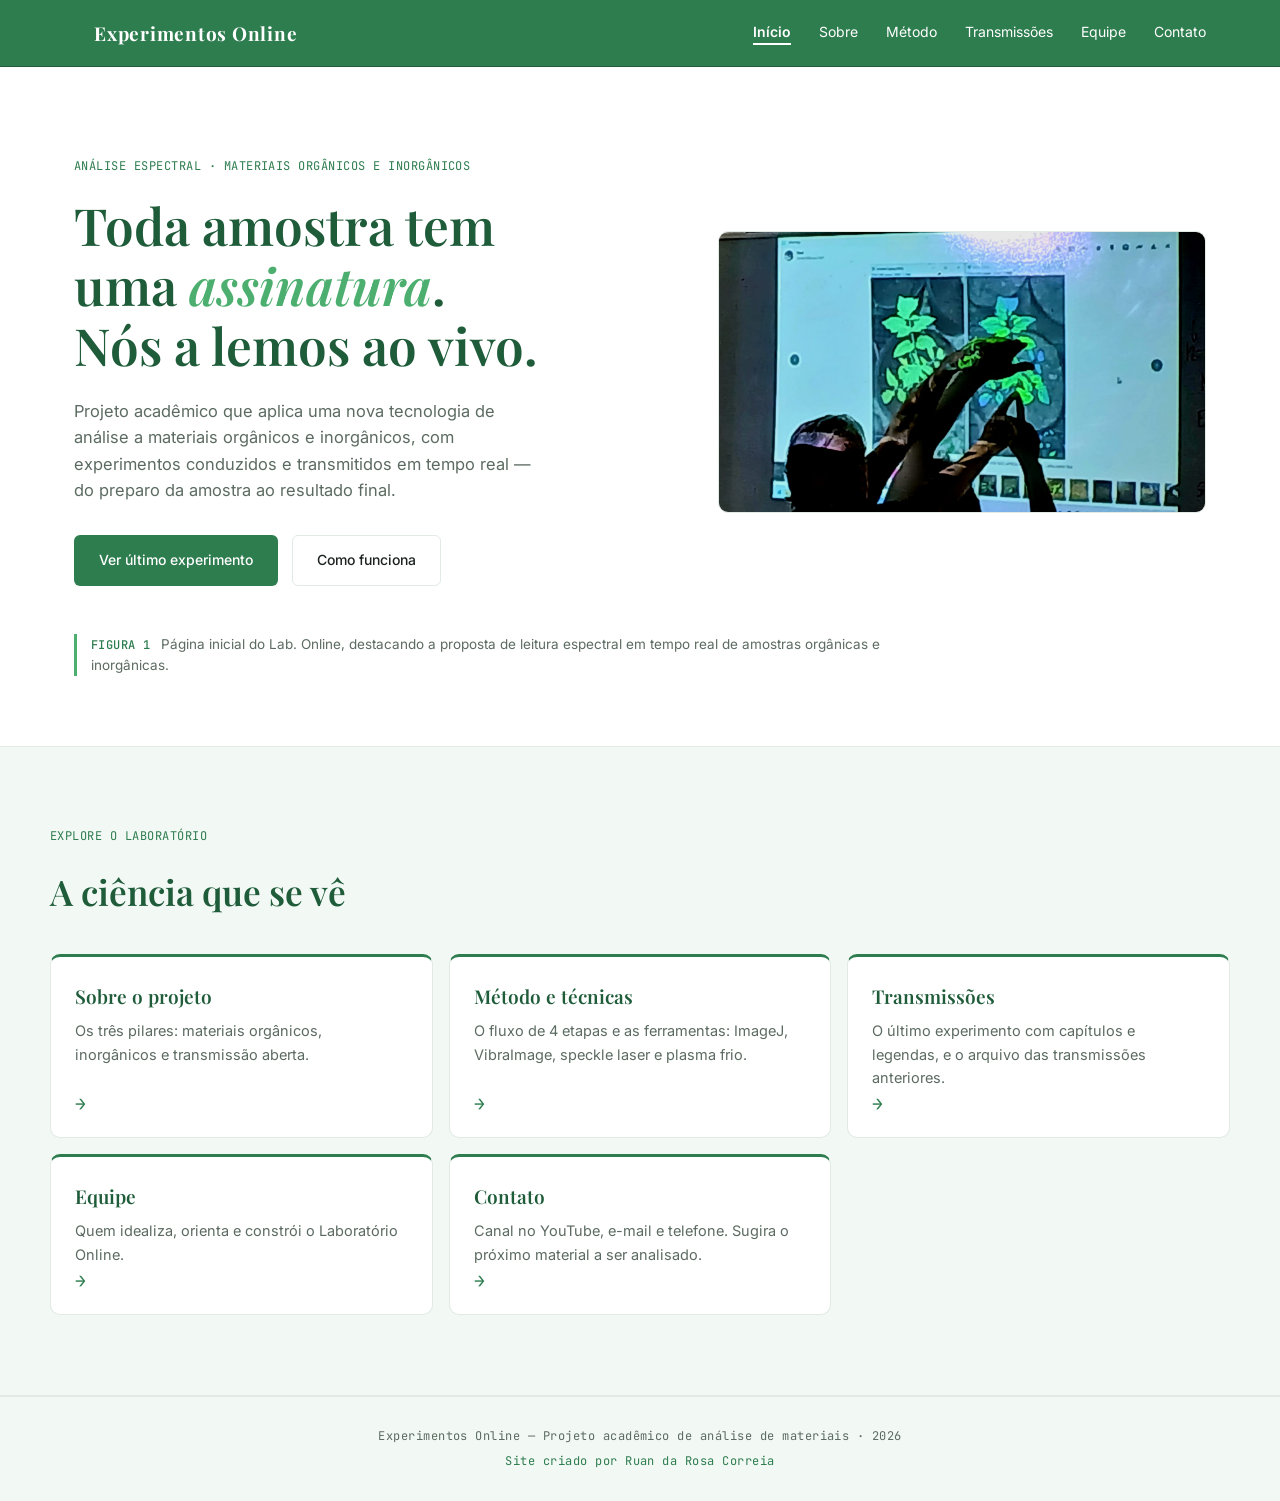
==== commit db68e142: "Atualização Completa Restrutura do site" ====
--- a/index.html
+++ b/index.html
@@ -8,22 +8,25 @@
 <link rel="preconnect" href="https://fonts.googleapis.com">
 <link rel="preconnect" href="https://fonts.gstatic.com" crossorigin>
 <link href="https://fonts.googleapis.com/css2?family=Playfair+Display:wght@500;600;700&family=Inter:wght@400;500;600&family=JetBrains+Mono:wght@400;500&display=swap" rel="stylesheet">
-<link rel="stylesheet" href="css/style.css">
+<!-- Ao publicar mudanças no CSS/JS, troque a data do ?v= aqui e nos <script> do fim da página,
+     em TODAS as páginas .html, assim os navegadores baixam os arquivos novos na hora. -->
+<link rel="stylesheet" href="css/style.css?v=2026-11-18.3">
 </head>
 <body>
 
 <header class="site-header" id="topo">
   <div class="header-inner">
-    <a class="brand" href="#topo">
+    <a class="brand" href="index.html">
       <span class="brand-mark" aria-hidden="true"></span>
       <span class="brand-text">Experimentos Online</span>
     </a>
     <nav class="nav" id="nav">
-      <a href="#sobre">Sobre</a>
-      <a href="#metodo">Método</a>
-      <a href="#ultimo-projeto">Último Projeto</a>
-      <a href="#equipe">Equipe</a>
-      <a href="#contato">Contato</a>
+      <a href="index.html" class="is-active" aria-current="page">Início</a>
+      <a href="sobre.html">Sobre</a>
+      <a href="metodo.html">Método</a>
+      <a href="transmissoes.html">Transmissões</a>
+      <a href="equipe.html">Equipe</a>
+      <a href="contato.html">Contato</a>
     </nav>
     <button class="nav-toggle" id="navToggle" aria-label="Abrir menu" aria-expanded="false" aria-controls="nav">
       <span></span><span></span><span></span>
@@ -47,137 +50,49 @@
         com experimentos conduzidos e transmitidos em tempo real — do preparo da amostra ao resultado final.
       </p>
       <div class="hero-actions">
-        <a href="#ultimo-projeto" class="btn btn-primary">Ver último experimento</a>
-        <a href="#metodo" class="btn btn-ghost">Como funciona</a>
+        <a href="transmissoes.html" class="btn btn-primary">Ver último experimento</a>
+        <a href="metodo.html" class="btn btn-ghost">Como funciona</a>
       </div>
     </div>
 
     <div class="hero-visual">
       <img src="assets/experimento.jpeg" alt="Experimento de análise de materiais no laboratório">
     </div>
+
+    <p class="fig-caption hero-caption"><span class="fig-label mono">Figura 1</span>
+      Página inicial do Lab. Online, destacando a proposta de leitura espectral em tempo real de amostras orgânicas e inorgânicas.</p>
   </section>
 
-  <!-- SOBRE -->
-  <section class="section" id="sobre">
+  <!-- EXPLORE -->
+  <section class="section section-alt" id="explore">
     <div class="section-inner">
-      <p class="eyebrow mono">01 · SOBRE O PROJETO</p>
-      <h2 class="section-title">Uma leitura aberta da matéria</h2>
-      <div class="about-grid">
-        <p class="lead">
-          Desenvolvemos e validamos, em ambiente acadêmico, uma tecnologia de análise capaz de
-          caracterizar materiais orgânicos e inorgânicos a partir de amostras de laboratório.
-          Decidimos colocar o processo inteiro na internet — não apenas os resultados finais — para
-          dar visibilidade real ao método e permitir que qualquer pessoa acompanhe a análise
-          acontecendo.
-        </p>
-        <div class="about-cards">
-          <div class="about-card">
-            <span class="about-card-icon" aria-hidden="true">◆</span>
-            <h3>Orgânicos</h3>
-            <p>Identificação de compostos e estruturas em amostras de origem biológica e sintética.</p>
-          </div>
-          <div class="about-card">
-            <span class="about-card-icon" aria-hidden="true">▲</span>
-            <h3>Inorgânicos</h3>
-            <p>Caracterização de minerais, metais e compostos inorgânicos por resposta espectral.</p>
-          </div>
-          <div class="about-card">
-            <span class="about-card-icon" aria-hidden="true">●</span>
-            <h3>Transmissão aberta</h3>
-            <p>Experimentos executados e transmitidos ao vivo, sem cortes, direto do laboratório.</p>
-          </div>
-        </div>
-      </div>
-    </div>
-  </section>
-
-  <!-- MÉTODO -->
-  <section class="section section-alt" id="metodo">
-    <div class="section-inner">
-      <p class="eyebrow mono">02 · MÉTODO</p>
-      <h2 class="section-title">Da amostra à transmissão</h2>
-      <ol class="pipeline">
-        <li class="pipeline-step">
-          <span class="pipeline-index mono">01</span>
-          <div>
-            <h3>Coleta e preparo</h3>
-            <p>A amostra orgânica ou inorgânica é registrada, catalogada e preparada segundo o protocolo do experimento.</p>
-          </div>
-        </li>
-        <li class="pipeline-step">
-          <span class="pipeline-index mono">02</span>
-          <div>
-            <h3>Análise instrumental</h3>
-            <p>A tecnologia captura a resposta da amostra e converte o sinal bruto em dados interpretáveis.</p>
-          </div>
-        </li>
-        <li class="pipeline-step">
-          <span class="pipeline-index mono">03</span>
-          <div>
-            <h3>Leitura em tempo real</h3>
-            <p>Os dados são exibidos conforme chegam, permitindo acompanhar a análise no instante em que ocorre.</p>
-          </div>
-        </li>
-        <li class="pipeline-step">
-          <span class="pipeline-index mono">04</span>
-          <div>
-            <h3>Transmissão e registro</h3>
-            <p>Todo o experimento é transmitido no YouTube e arquivado como material de consulta do projeto.</p>
-          </div>
-        </li>
-      </ol>
-    </div>
-  </section>
-
-  <!-- ÚLTIMO PROJETO -->
-  <section class="section" id="ultimo-projeto">
-    <div class="section-inner">
-      <p class="eyebrow mono">03 · TRANSMISSÃO</p>
-      <h2 class="section-title">Último projeto</h2>
-      <p class="lead lead-tight">
-        A transmissão mais recente do nosso canal, com legendas e capítulos para ir direto à parte que interessa.
-      </p>
-      <!-- Os vídeos desta seção vêm de js/videos.js — edite lá. -->
-
-      <div class="broadcast-panel" id="ultimoProjeto">
-        <div class="broadcast-status mono" id="broadcastStatus">
-          <span class="status-dot" aria-hidden="true"></span>
-          <span id="statusText">Sincronizando com o canal…</span>
-        </div>
-        <div class="broadcast-body" id="broadcastBody">
-          <div class="broadcast-skeleton" aria-hidden="true"></div>
-        </div>
-      </div>
-    </div>
-  </section>
-
-  <!-- EQUIPE -->
-  <section class="section section-alt" id="equipe">
-    <div class="section-inner">
-      <p class="eyebrow mono">04 · EQUIPE</p>
-      <h2 class="section-title">Quem está por trás da análise</h2>
-      <!-- Os cartões da equipe são gerados a partir de js/equipe.js — edite lá. -->
-      <div class="team-grid" id="equipeGrid"></div>
-    </div>
-  </section>
-
-  <!-- CONTATO -->
-  <section class="section" id="contato">
-    <div class="section-inner contact-inner">
-      <p class="eyebrow mono">05 · CONTATO</p>
-      <h2 class="section-title">Acompanhe ou fale com a gente</h2>
-      <div class="contact-links">
-        <a class="contact-link" href="https://www.youtube.com/@HubExperimentosOnline" target="_blank" rel="noopener">
-          <span class="contact-link-label">YouTube</span>
-          <span class="contact-link-value">Experimentos ao vivo →</span>
+      <p class="eyebrow mono">EXPLORE O LABORATÓRIO</p>
+      <h2 class="section-title">A ciência que se vê</h2>
+      <div class="explore-grid">
+        <a class="explore-card" href="sobre.html">
+          <h3>Sobre o projeto</h3>
+          <p>Os três pilares: materiais orgânicos, inorgânicos e transmissão aberta.</p>
+          <span class="explore-arrow mono" aria-hidden="true">→</span>
         </a>
-        <a class="contact-link" href="mailto:hubexperimentosonline@gmail.com">
-          <span class="contact-link-label">E-mail</span>
-          <span class="contact-link-value">hubexperimentosonline@gmail.com →</span>
+        <a class="explore-card" href="metodo.html">
+          <h3>Método e técnicas</h3>
+          <p>O fluxo de 4 etapas e as ferramentas: ImageJ, VibraImage, speckle laser e plasma frio.</p>
+          <span class="explore-arrow mono" aria-hidden="true">→</span>
         </a>
-        <a class="contact-link" href="tel:+554899286321">
-          <span class="contact-link-label">Telefone</span>
-          <span class="contact-link-value">(48) 9928-6321 →</span>
+        <a class="explore-card" href="transmissoes.html">
+          <h3>Transmissões</h3>
+          <p>O último experimento com capítulos e legendas, e o arquivo das transmissões anteriores.</p>
+          <span class="explore-arrow mono" aria-hidden="true">→</span>
+        </a>
+        <a class="explore-card" href="equipe.html">
+          <h3>Equipe</h3>
+          <p>Quem idealiza, orienta e constrói o Laboratório Online.</p>
+          <span class="explore-arrow mono" aria-hidden="true">→</span>
+        </a>
+        <a class="explore-card" href="contato.html">
+          <h3>Contato</h3>
+          <p>Canal no YouTube, e-mail e telefone. Sugira o próximo material a ser analisado.</p>
+          <span class="explore-arrow mono" aria-hidden="true">→</span>
         </a>
       </div>
     </div>
@@ -190,8 +105,6 @@
   <p class="mono footer-credit">Site criado por Ruan da Rosa Correia</p>
 </footer>
 
-<script src="js/equipe.js"></script>
-<script src="js/videos.js"></script>
-<script src="js/script.js"></script>
+<script src="js/script.js?v=2026-11-18.3"></script>
 </body>
 </html>
--- a/css/style.css
+++ b/css/style.css
@@ -84,6 +84,29 @@
   transition: color 0.2s ease;
 }
 .nav a:hover, .nav a:focus-visible { color: var(--green-100); }
+.nav a.is-active { font-weight: 600; box-shadow: inset 0 -2px 0 #FFFFFF; padding-bottom: 2px; }
+
+/* início: atalhos para as páginas */
+.explore-grid { display: grid; grid-template-columns: repeat(3, minmax(0, 1fr)); gap: 16px; }
+.explore-card {
+  position: relative;
+  display: flex;
+  flex-direction: column;
+  gap: 8px;
+  padding: 24px 24px 48px;
+  background: #FFFFFF;
+  border: 1px solid var(--line);
+  border-top: 3px solid var(--green-700);
+  border-radius: var(--radius);
+  transition: transform 0.15s ease, border-color 0.15s ease;
+}
+.explore-card:hover { transform: translateY(-2px); border-color: var(--green-500); }
+.explore-card h3 { font-size: 19px; color: var(--green-900); }
+.explore-card p { font-size: 14.5px; color: var(--text-muted); }
+.explore-arrow { position: absolute; left: 24px; bottom: 18px; color: var(--green-700); font-size: 18px; transition: transform 0.15s ease; }
+.explore-card:hover .explore-arrow { transform: translateX(4px); }
+@media (max-width: 900px) { .explore-grid { grid-template-columns: repeat(2, minmax(0, 1fr)); } }
+@media (max-width: 600px) { .explore-grid { grid-template-columns: 1fr; } }
 
 .nav-toggle {
   display: none;
@@ -196,19 +219,103 @@
 .about-card h3 { margin: 14px 0 8px; font-size: 17px; color: var(--text); font-family: var(--font-body); font-weight: 600; }
 .about-card p { color: var(--text-muted); font-size: 14.5px; }
 
-/* método / pipeline */
-.pipeline { list-style: none; margin: 0; padding: 0; display: grid; gap: 0; }
+/* método / pipeline — fluxograma de 4 etapas */
+.pipeline {
+  list-style: none;
+  margin: 0;
+  padding: 0;
+  display: grid;
+  grid-template-columns: repeat(4, minmax(0, 1fr));
+  gap: 28px;
+  counter-reset: none;
+}
 .pipeline-step {
+  position: relative;
+  display: flex;
+  flex-direction: column;
+  gap: 14px;
+  padding: 22px;
+  background: #FFFFFF;
+  border: 1px solid var(--line);
+  border-top: 3px solid var(--green-700);
+  border-radius: var(--radius);
+}
+/* seta entre as etapas */
+.pipeline-step:not(:last-child)::after {
+  content: "";
+  position: absolute;
+  top: 34px;
+  right: -22px;
+  width: 16px;
+  height: 16px;
+  border-top: 2px solid var(--green-500);
+  border-right: 2px solid var(--green-500);
+  transform: rotate(45deg);
+}
+.pipeline-index {
+  color: var(--green-700);
+  font-size: 26px;
+  font-weight: 500;
+  line-height: 1;
+}
+.pipeline-step h3 { font-size: 16.5px; margin-bottom: 6px; color: var(--text); font-family: var(--font-body); font-weight: 600; }
+.pipeline-step p { color: var(--text-muted); font-size: 14.5px; }
+
+/* legendas das figuras */
+.fig-caption {
+  margin-top: 26px;
+  padding-left: 14px;
+  border-left: 3px solid var(--green-500);
+  font-size: 13.5px;
+  line-height: 1.55;
+  color: var(--text-muted);
+  max-width: 820px;
+}
+.fig-label {
+  color: var(--green-700);
+  font-weight: 500;
+  font-size: 12px;
+  text-transform: uppercase;
+  margin-right: 6px;
+}
+.hero-caption { grid-column: 1 / -1; margin-top: 0; }
+
+/* técnicas */
+.tech-grid { display: grid; grid-template-columns: repeat(2, minmax(0, 1fr)); gap: 20px; }
+.tech-card {
+  display: flex;
+  flex-direction: column;
+  background: #FFFFFF;
+  border: 1px solid var(--line);
+  border-radius: var(--radius);
+  overflow: hidden;
+}
+.tech-media { margin: 0; position: relative; background: #111; }
+.tech-media img { width: 100%; aspect-ratio: 16 / 9; object-fit: cover; display: block; }
+.tech-media figcaption {
+  position: absolute;
+  left: 10px;
+  bottom: 10px;
+  padding: 4px 9px;
+  border-radius: 4px;
+  background: rgba(15, 25, 19, 0.78);
+  color: #FFFFFF;
+  font-size: 10.5px;
+}
+.tech-body { padding: 22px 24px 24px; display: flex; flex-direction: column; gap: 10px; flex: 1; }
+.tech-body h3 { font-size: 21px; color: var(--green-900); }
+.tech-tagline { color: var(--green-700); font-size: 11.5px; text-transform: uppercase; margin-top: -4px; }
+.tech-body > p:not(.tech-tagline) { color: var(--text-muted); font-size: 14.5px; }
+.tech-specs {
+  margin: auto 0 0;
+  padding-top: 14px;
+  border-top: 1px solid var(--line);
   display: grid;
-  grid-template-columns: 64px 1fr;
-  gap: 20px;
-  padding: 24px 0;
-  border-top: 1px solid var(--line);
-}
-.pipeline-step:last-child { border-bottom: 1px solid var(--line); }
-.pipeline-index { color: var(--green-700); font-size: 14px; padding-top: 3px; }
-.pipeline-step h3 { font-size: 16.5px; margin-bottom: 6px; color: var(--text); font-family: var(--font-body); font-weight: 600; }
-.pipeline-step p { color: var(--text-muted); font-size: 14.5px; max-width: 560px; }
+  grid-template-columns: repeat(2, minmax(0, 1fr));
+  gap: 10px 16px;
+}
+.tech-specs dt { font-family: var(--font-mono); font-size: 10.5px; text-transform: uppercase; letter-spacing: 0.06em; color: var(--text-muted); }
+.tech-specs dd { margin: 2px 0 0; font-size: 14px; font-weight: 500; color: var(--text); }
 
 /* último projeto / broadcast */
 .broadcast-panel {
@@ -409,6 +516,7 @@
 }
 .team-card h3 { font-size: 15.5px; margin-bottom: 6px; color: var(--text); font-family: var(--font-body); font-weight: 600; }
 .team-role { color: var(--green-700); font-size: 11.5px; }
+.team-bio { margin-top: 12px; font-size: 14px; color: var(--text); line-height: 1.55; }
 .team-cv {
   list-style: none;
   margin: 14px 0 0;
@@ -473,19 +581,27 @@
 }
 
 /* ---------- responsive ---------- */
+@media (max-width: 1000px) {
+  .pipeline { grid-template-columns: repeat(2, minmax(0, 1fr)); }
+  .pipeline-step:nth-child(2)::after { display: none; }
+}
 @media (max-width: 900px) {
   .hero { grid-template-columns: 1fr; }
+  .tech-grid { grid-template-columns: 1fr; }
   .hero-visual { min-height: 200px; }
   .about-cards { grid-template-columns: 1fr; }
   .broadcast-layout { grid-template-columns: 1fr; }
   .chapters-list { max-height: none; }
 }
-@media (max-width: 720px) {
+@media (max-width: 900px) {
   .nav { position: fixed; top: 61px; left: 0; right: 0; background: var(--green-700); border-bottom: 1px solid var(--green-900); flex-direction: column; padding: 18px 24px; gap: 16px; transform: translateY(-130%); transition: transform 0.25s ease; }
   .nav.is-open { transform: translateY(0); }
   .nav-toggle { display: flex; }
+}
+@media (max-width: 720px) {
   .hero { padding-top: 70px; }
-  .pipeline-step { grid-template-columns: 40px 1fr; }
+  .pipeline { grid-template-columns: 1fr; gap: 26px; }
+  .pipeline-step:not(:last-child)::after { display: block; top: auto; bottom: -21px; right: auto; left: 30px; transform: rotate(135deg); }
 }
 @media (max-width: 760px) {
   .team-grid { grid-template-columns: 1fr; max-width: 380px; }
